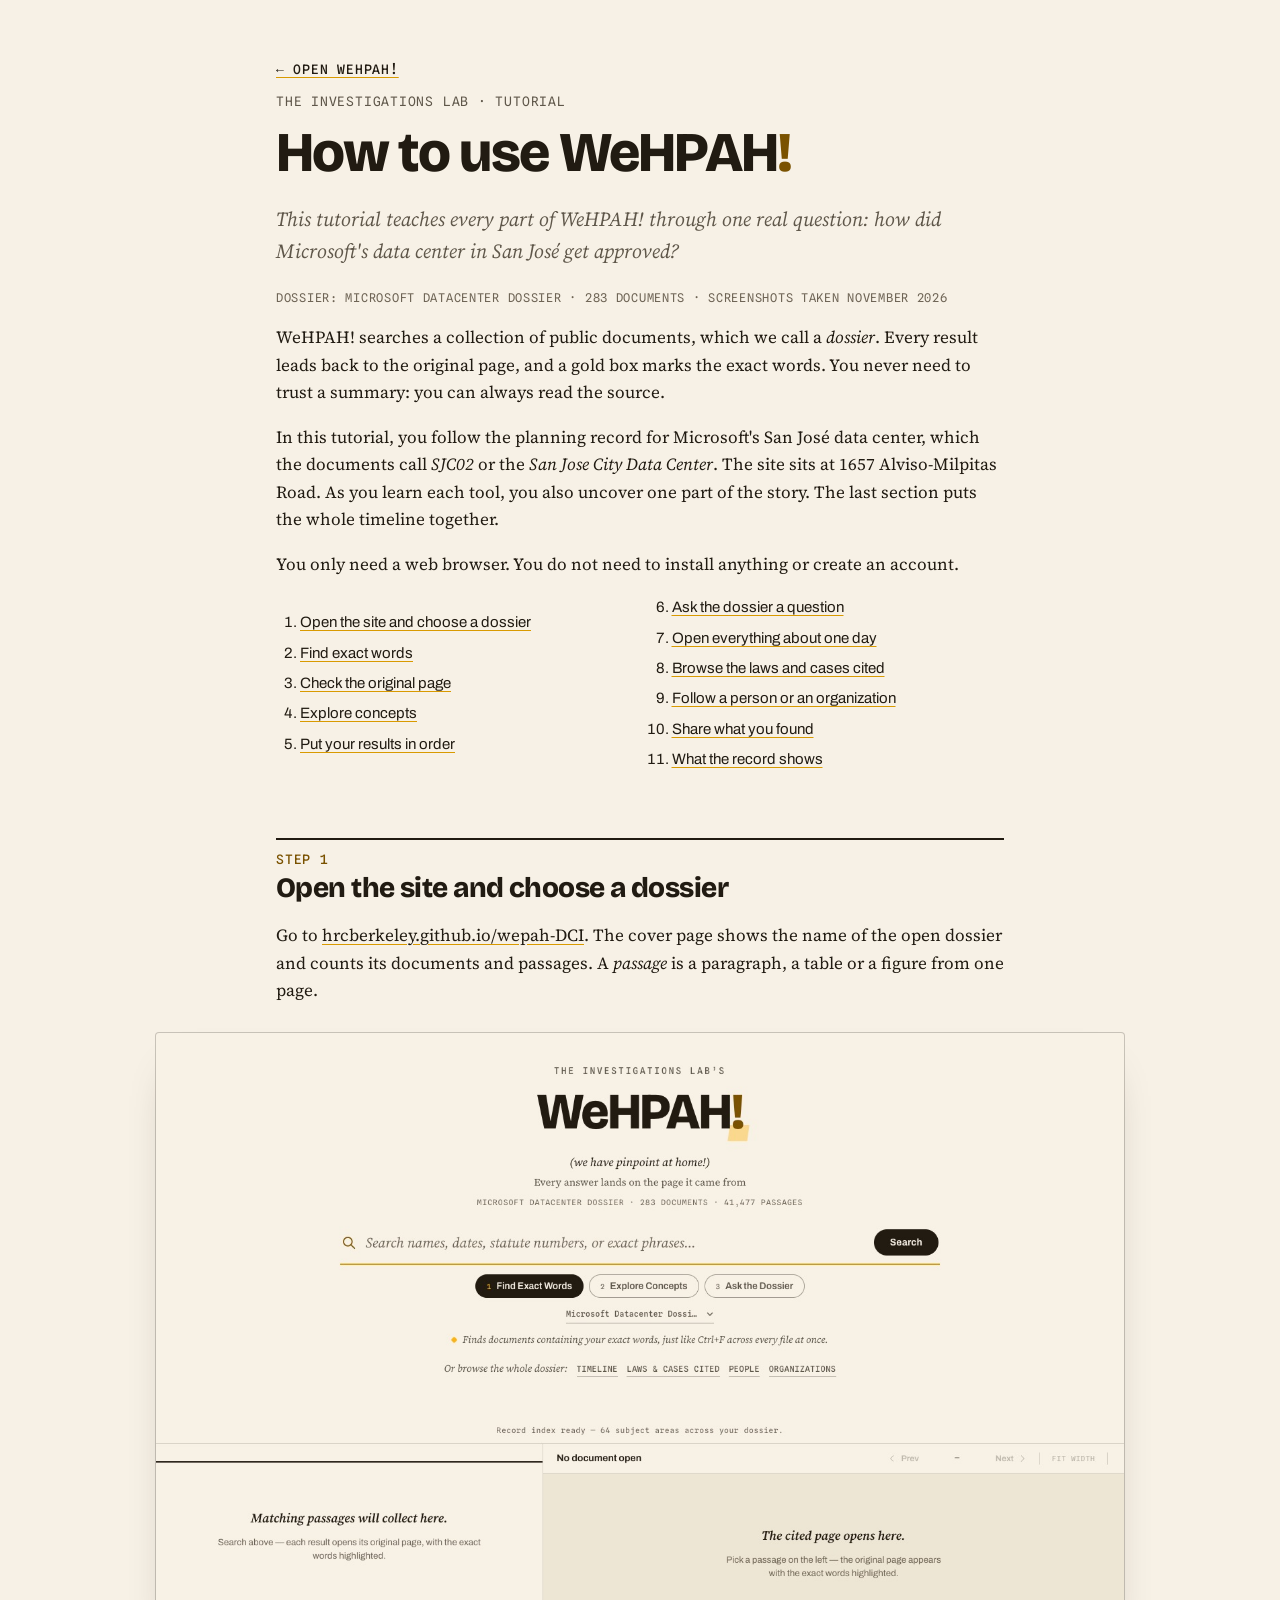
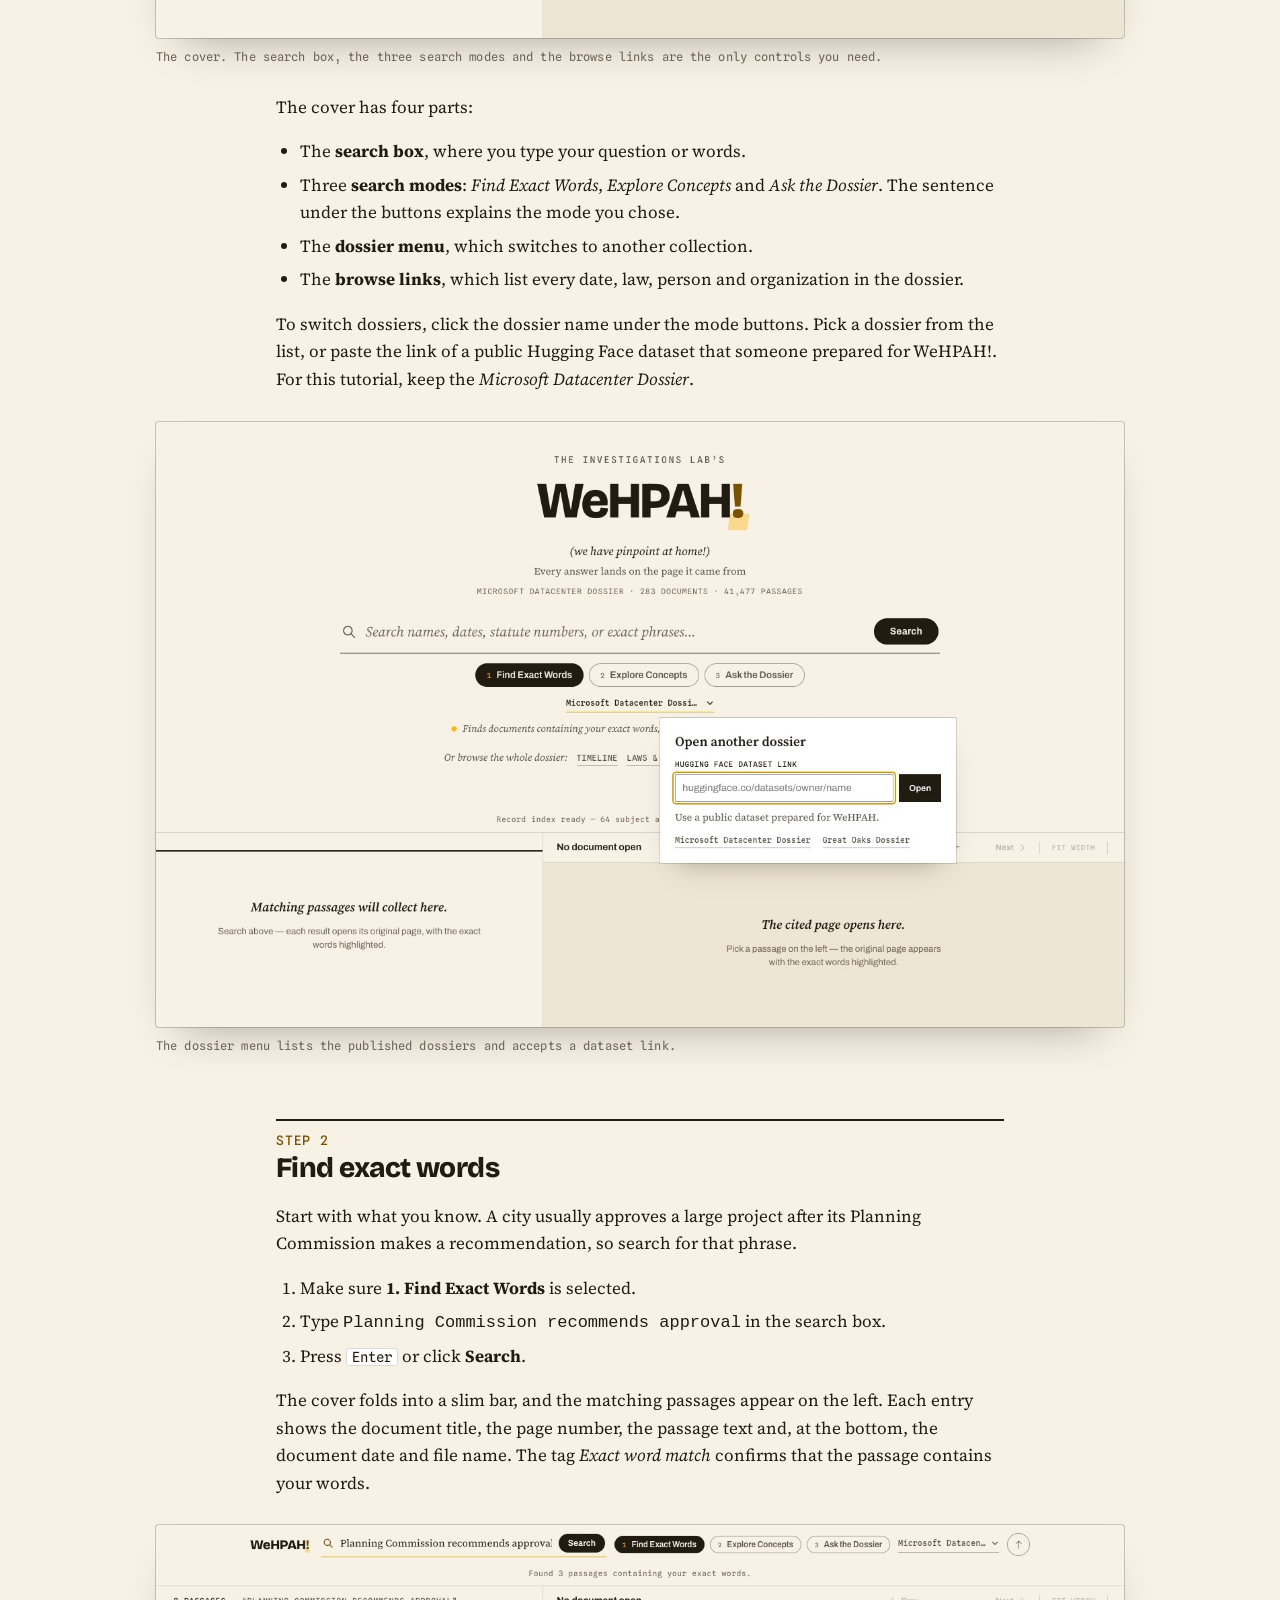
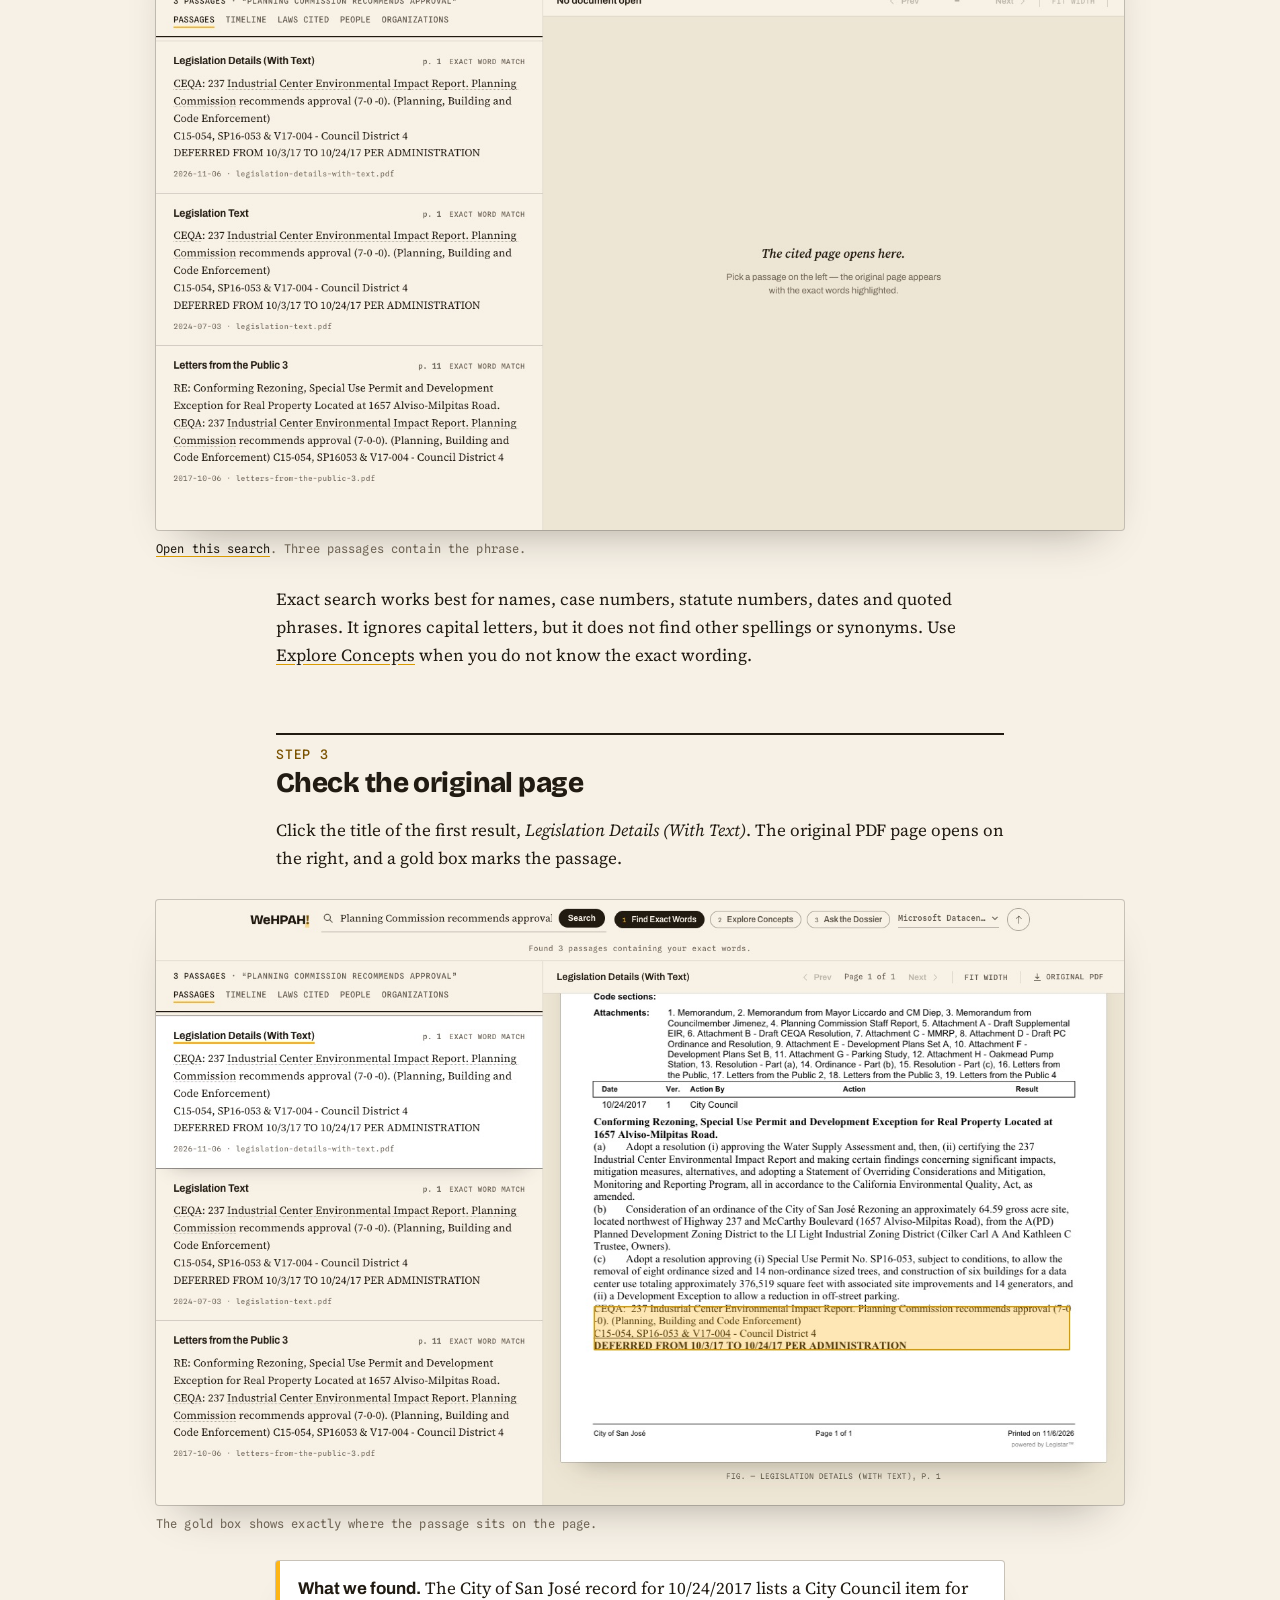
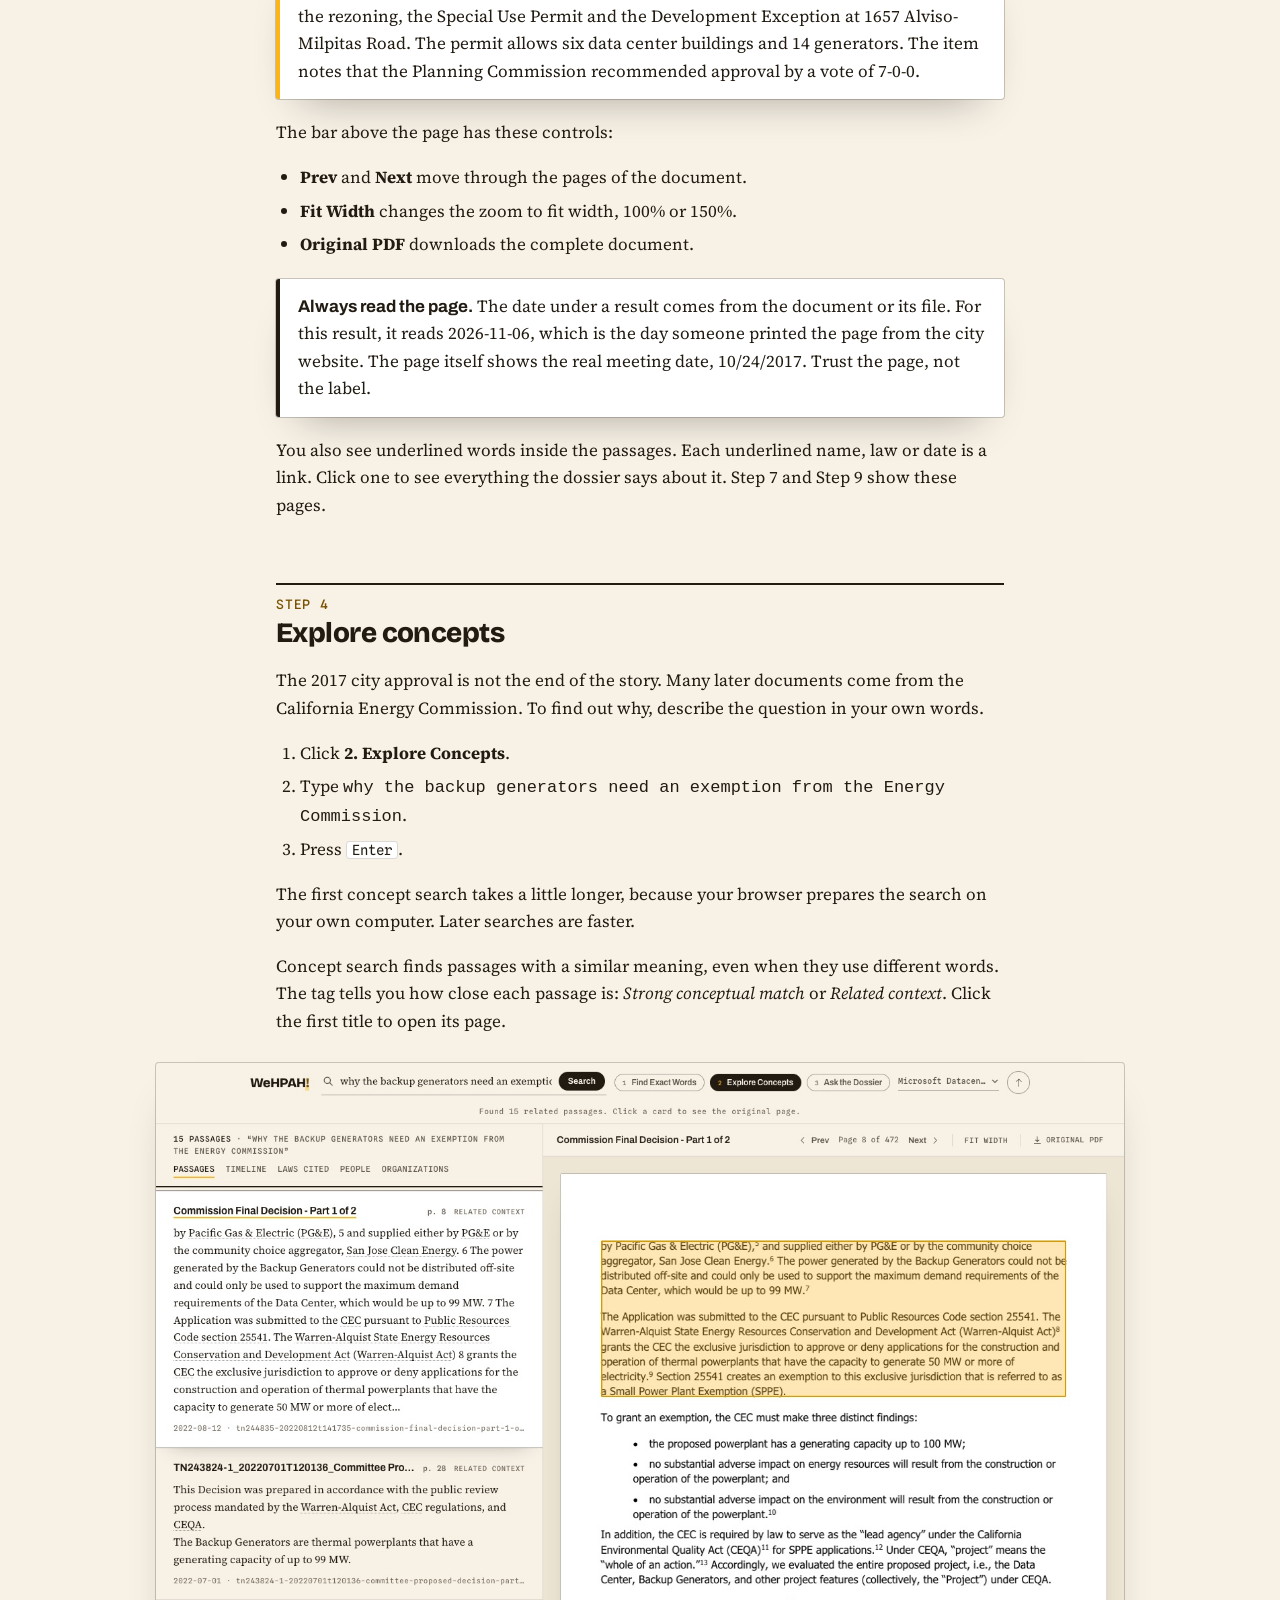
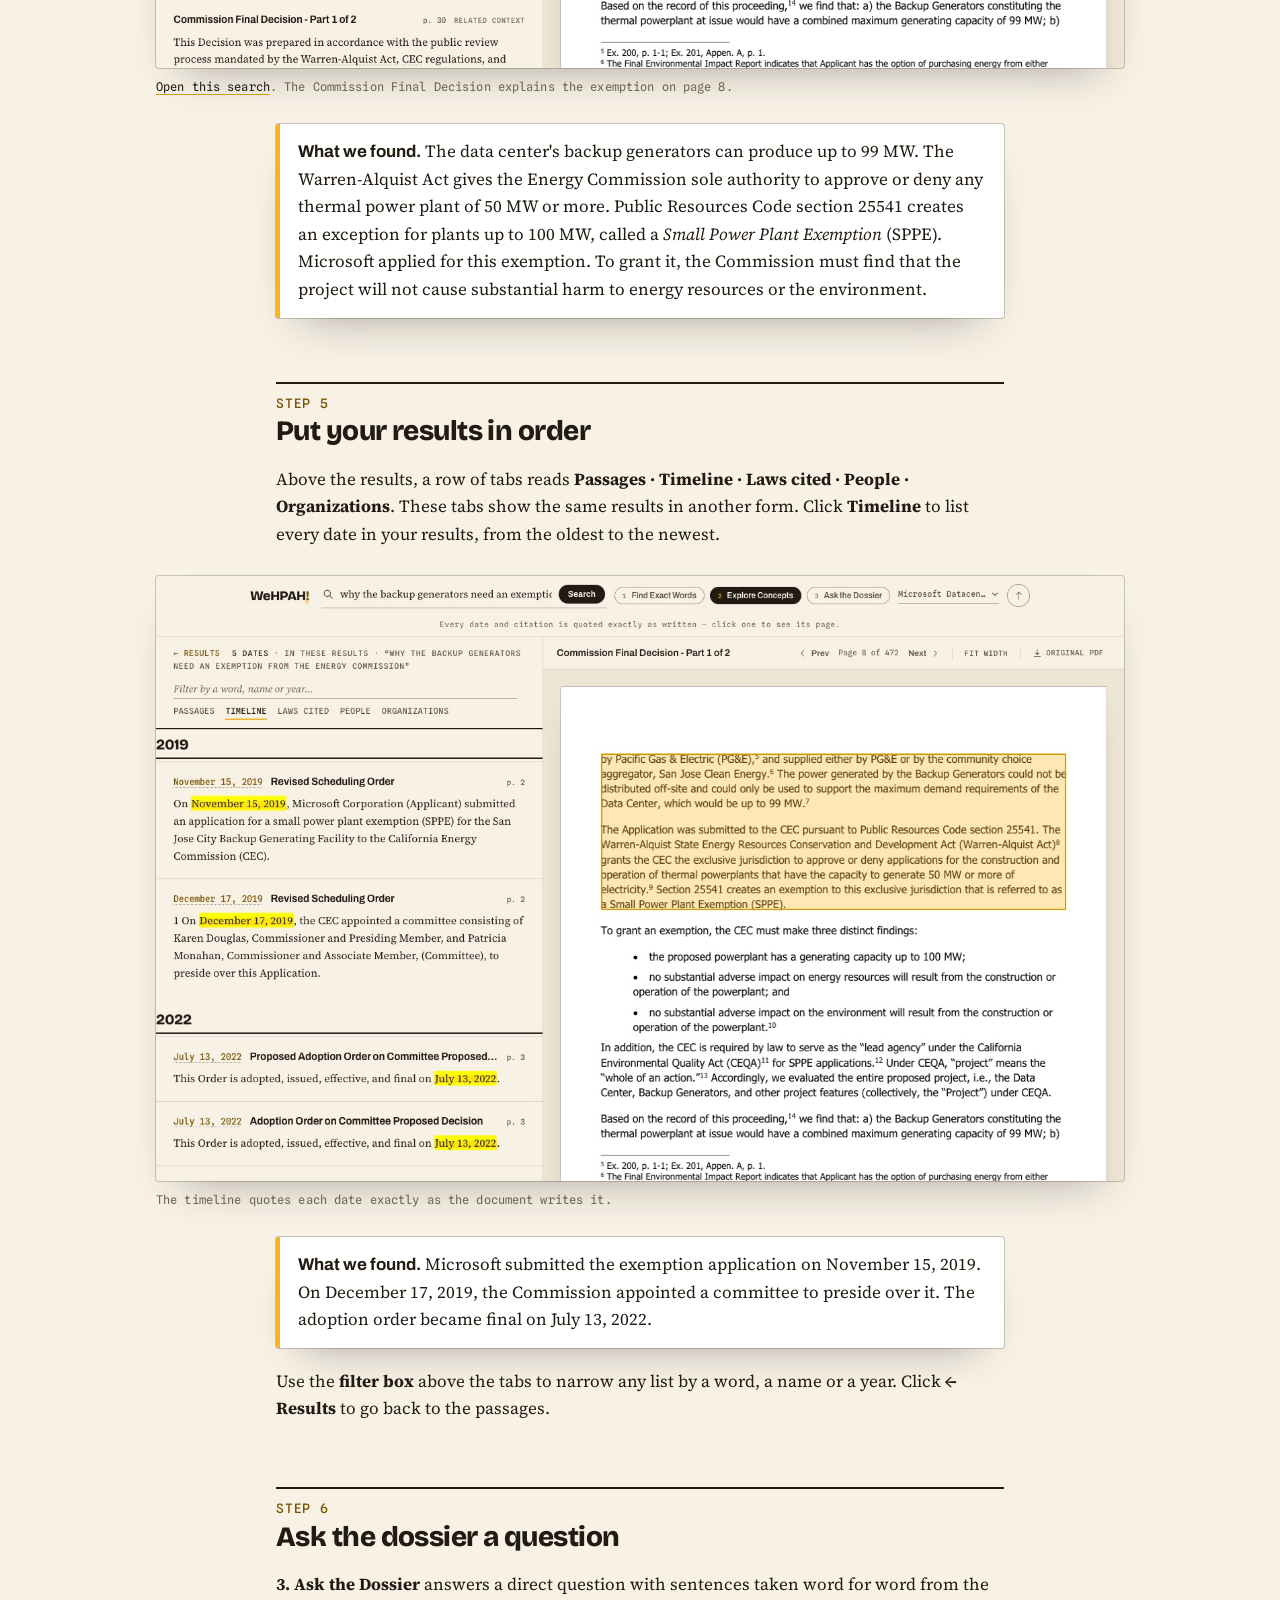
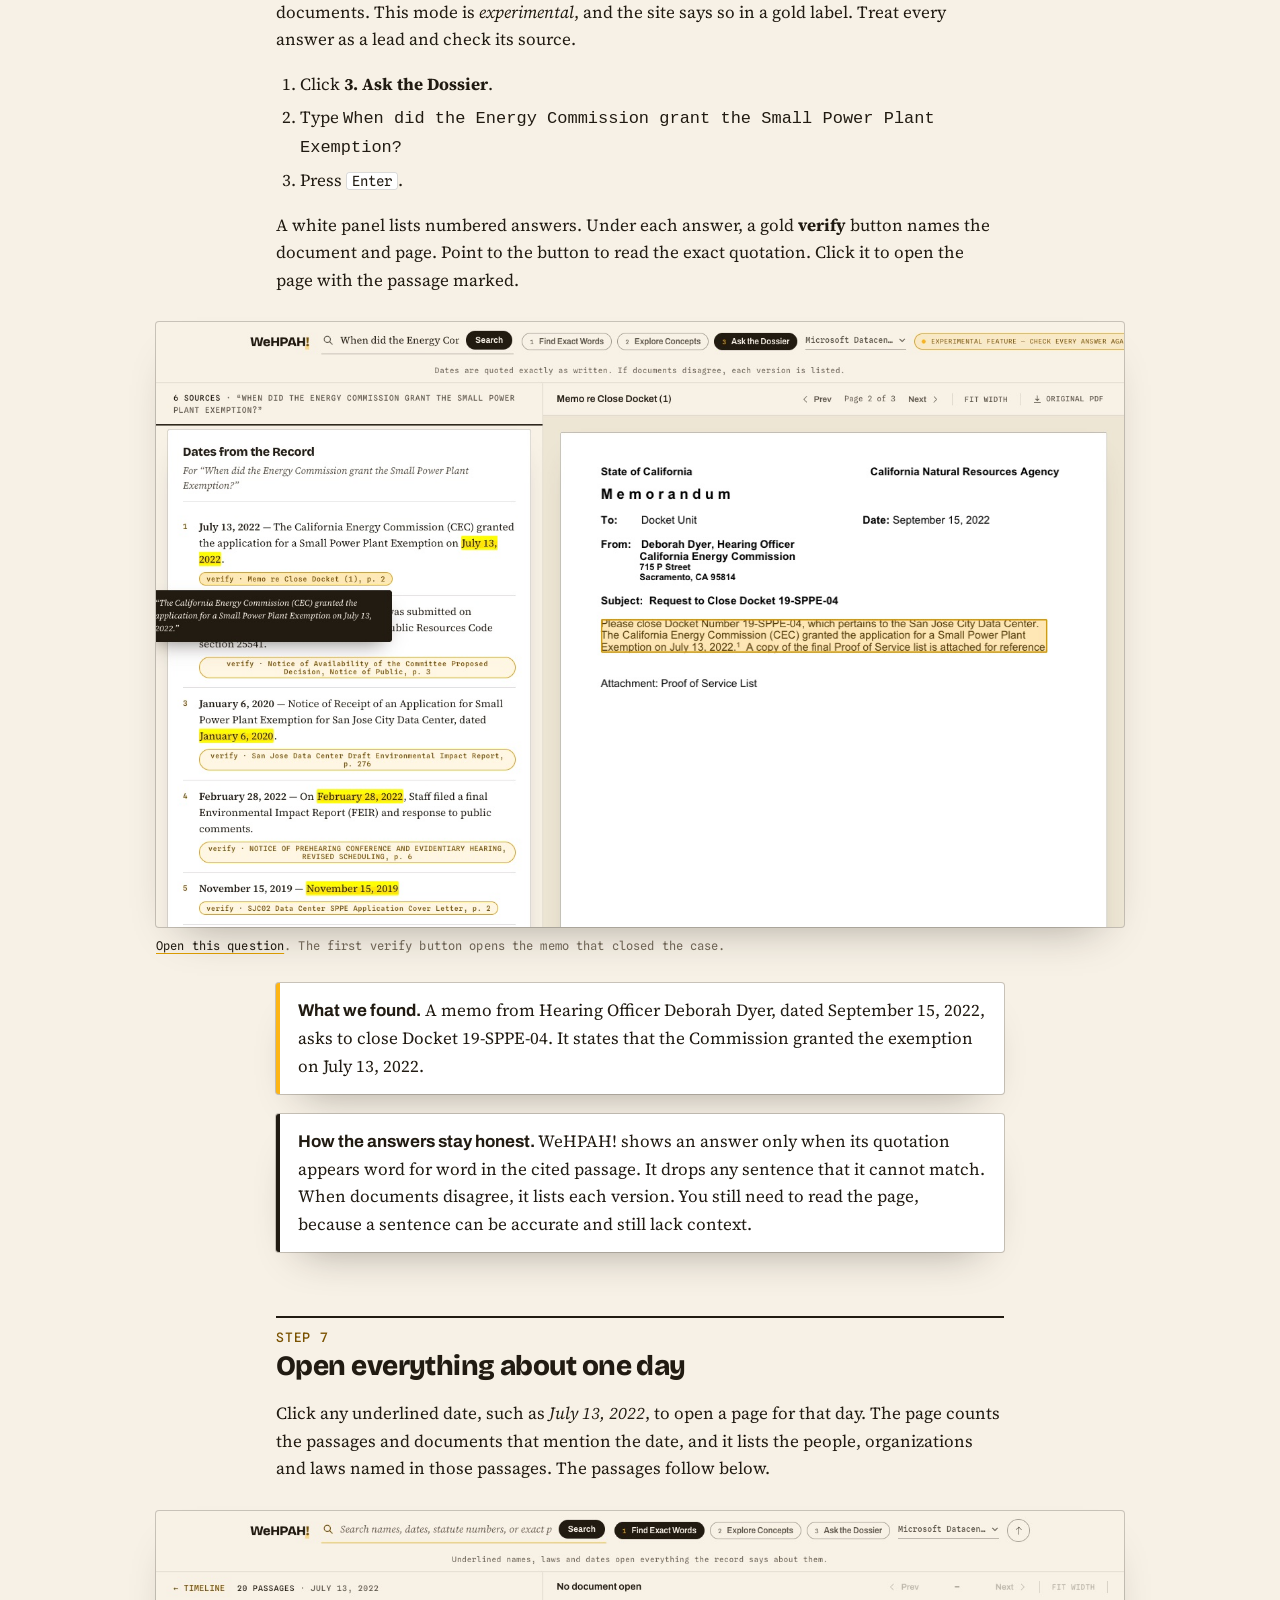
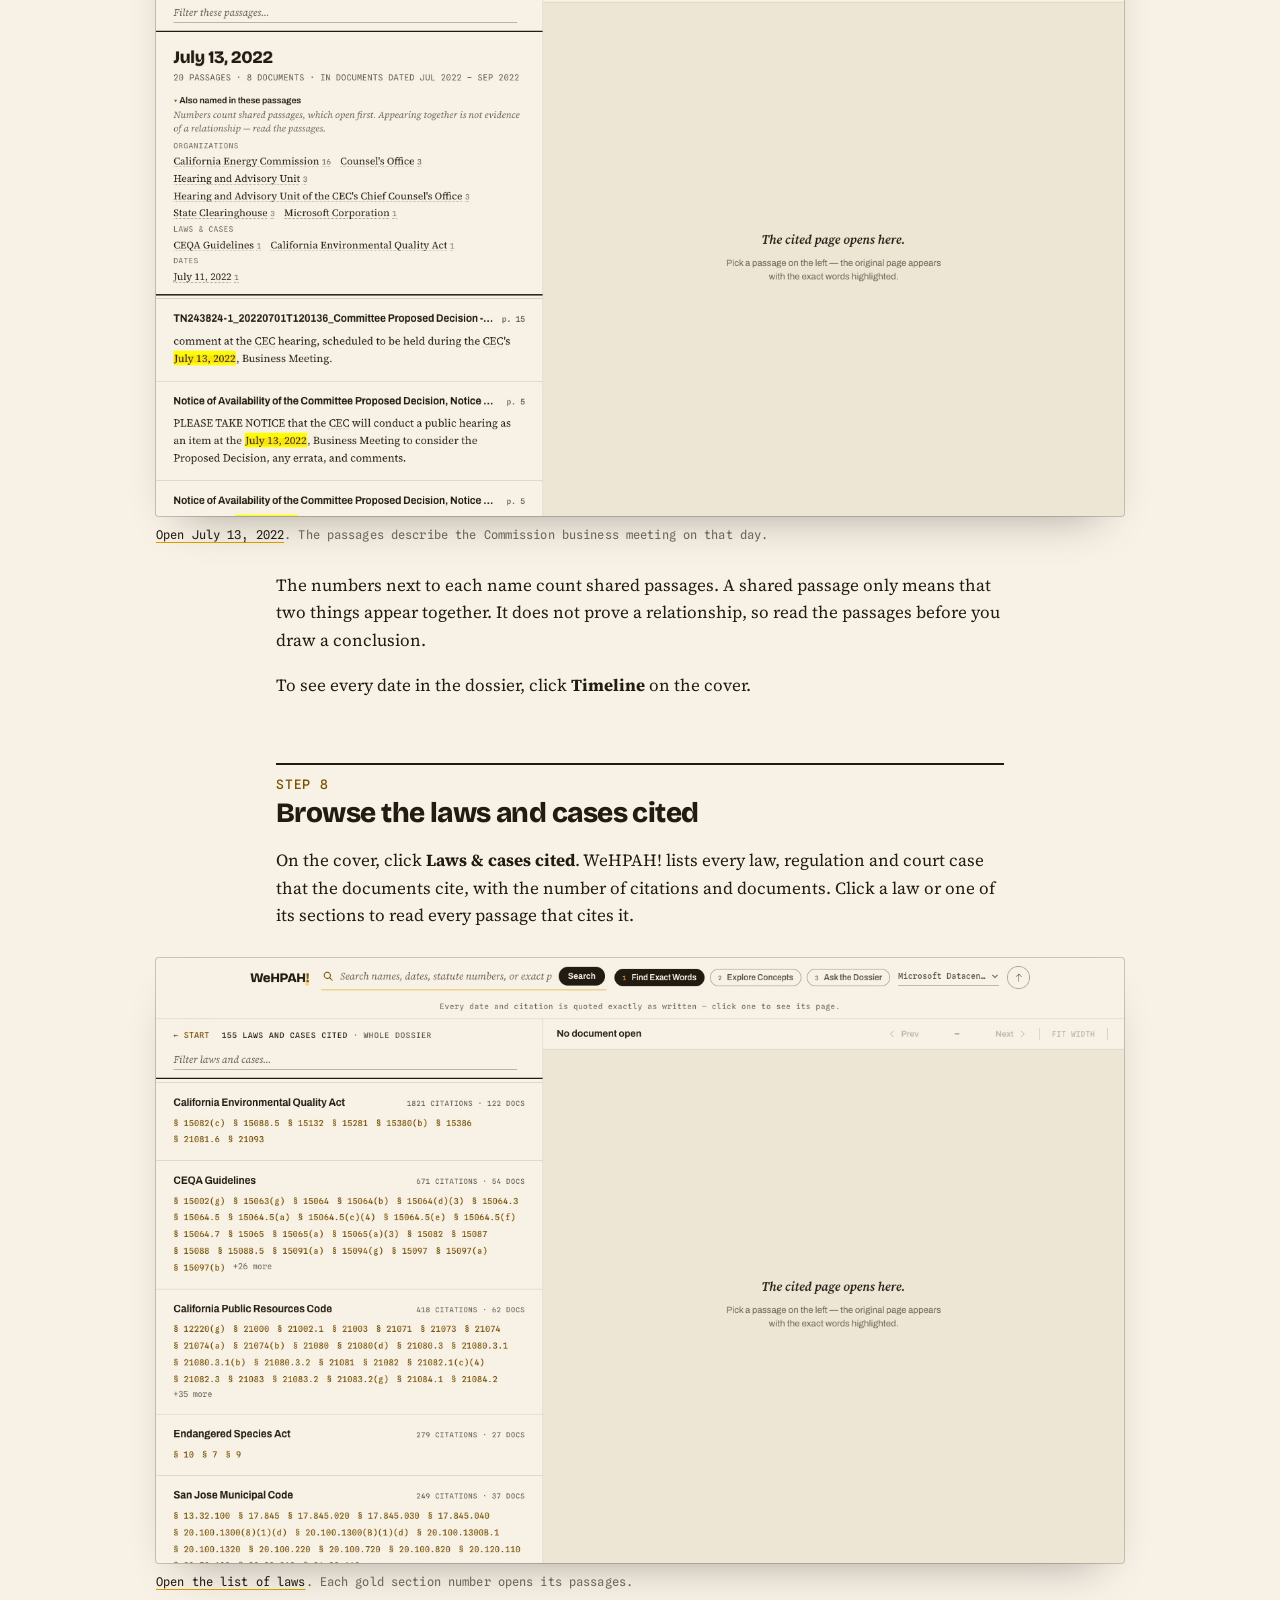
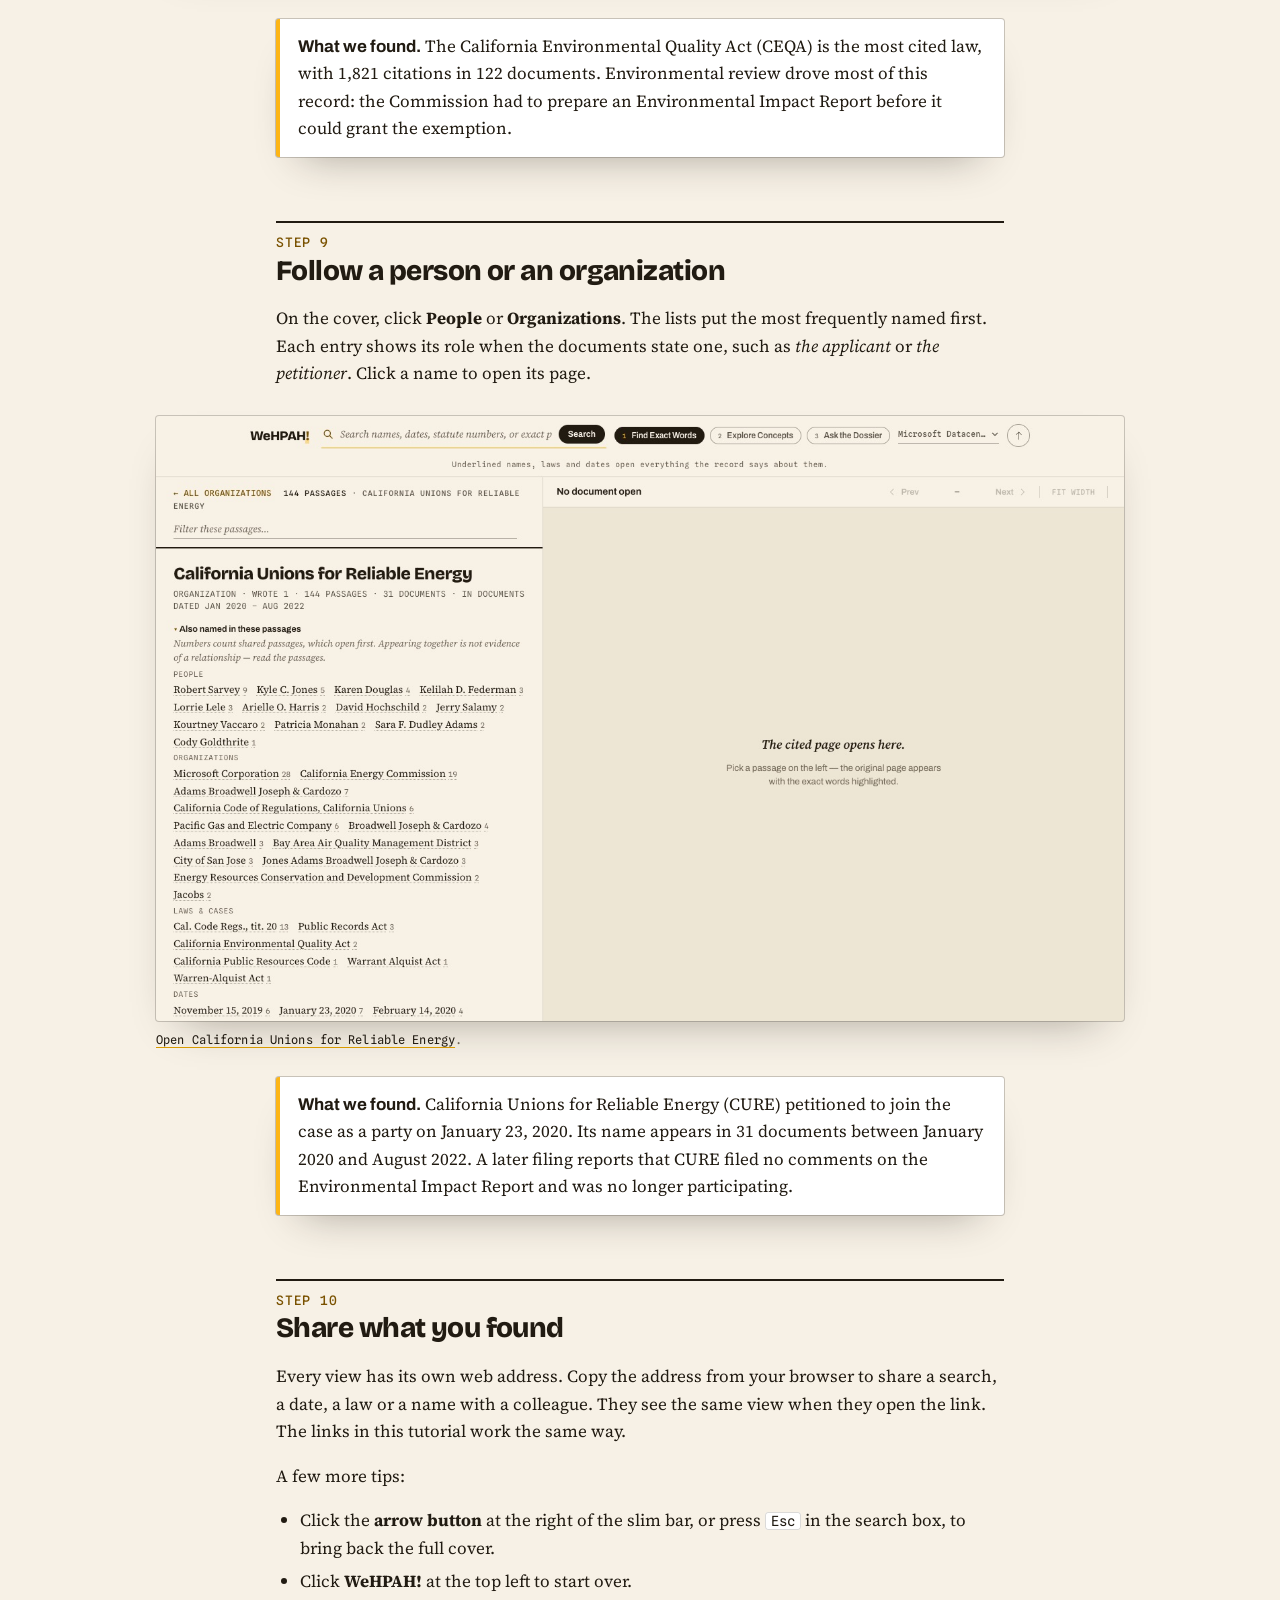
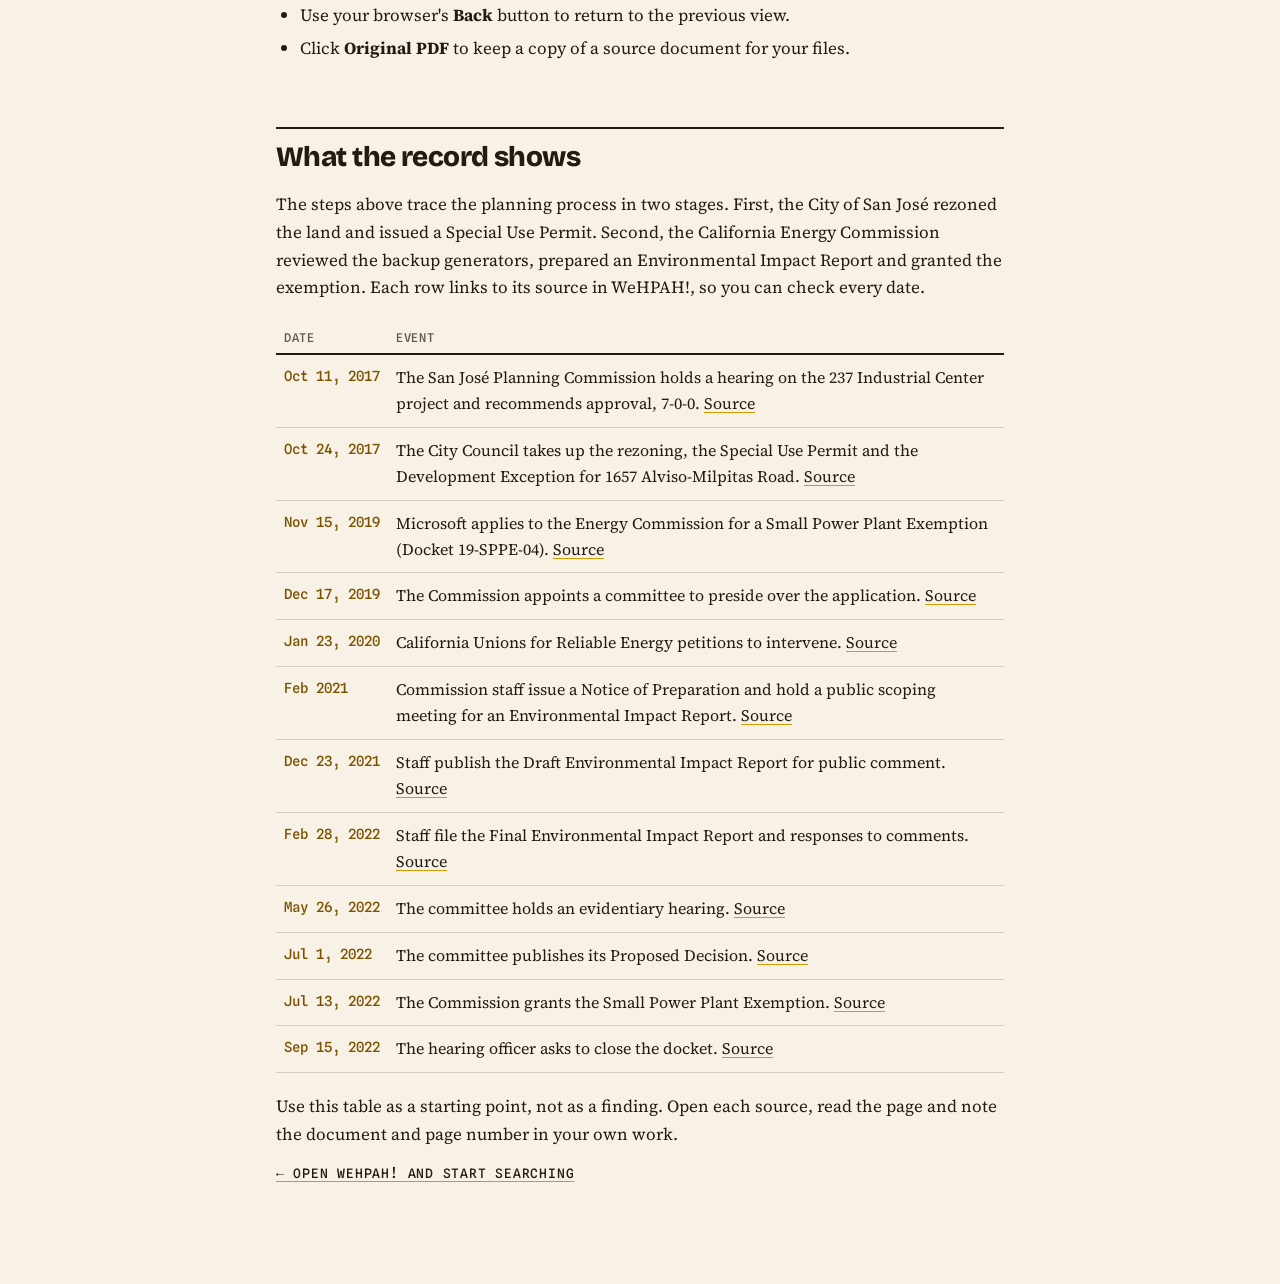
==== tutorial/index.html @ 0a843318 "Add a step-by-step tutorial that traces the San José data center approvals The tutorial teaches each" ====
<!DOCTYPE html>
<html lang="en">
<head>
  <meta charset="UTF-8" />
  <meta name="viewport" content="width=device-width, initial-scale=1.0" />
  <title>WeHPAH! Tutorial</title>
  <meta name="description" content="Learn WeHPAH! step by step by tracing how Microsoft's San José data center moved through the City of San José and the California Energy Commission." />
  <link rel="preconnect" href="https://fonts.googleapis.com" />
  <link rel="preconnect" href="https://fonts.gstatic.com" crossorigin />
  <link rel="stylesheet"
        href="https://fonts.googleapis.com/css2?family=Archivo:wght@400;600&family=Bricolage+Grotesque:opsz,wght@12..96,800&family=Source+Serif+4:ital,opsz,wght@0,8..60,400;0,8..60,600;1,8..60,400&family=Spline+Sans+Mono:wght@400;500&display=swap" />
  <style>
    :root {
      --paper: #F7F1E6; --paper-deep: #EEE6D4; --plate: #FFFFFF;
      --ink: #211B12; --ink-2: #5F574A; --ink-3: #6E6455;
      --line: rgba(33, 27, 18, 0.16);
      --gold: #FDB515; --gold-deep: #D99A00; --gold-ink: #7A5200; --gold-mark: rgba(253, 181, 21, 0.42);
      --shadow-plate: 0 0 0 1px rgba(33, 27, 18, 0.22), 0 22px 44px -26px rgba(33, 27, 18, 0.42);
    }
    * { box-sizing: border-box; }
    ::selection { background: var(--gold-mark); }
    body { margin: 0; background: var(--paper); color: var(--ink); font: 17px/1.62 'Source Serif 4', Georgia, serif; }
    main { max-width: 760px; margin: 0 auto; padding: 48px 16px 96px; }
    a { color: var(--ink); text-decoration-color: var(--gold-deep); text-underline-offset: 3px; }
    a:hover { background: var(--gold-mark); }
    a:focus-visible { outline: 2px solid var(--gold-deep); outline-offset: 2px; }
    .kicker, .meta, figcaption, th, .step-no { font-family: 'Spline Sans Mono', ui-monospace, monospace; letter-spacing: .06em; text-transform: uppercase; }
    .kicker { font-size: 13px; color: var(--ink-2); margin: 0; }
    h1 { font: 800 clamp(36px, 7vw, 56px)/1.05 'Bricolage Grotesque', sans-serif; letter-spacing: -0.03em; margin: 12px 0 16px; }
    h1 .bang { color: var(--gold-ink); }
    h2 { font: 800 28px/1.2 'Bricolage Grotesque', sans-serif; letter-spacing: -0.02em; margin: 64px 0 12px; padding-top: 12px; border-top: 2.5px solid var(--ink); }
    h3 { font: 600 18px/1.35 Archivo, sans-serif; margin: 28px 0 6px; }
    .step-no { display: block; font-size: 13px; font-weight: 500; color: var(--gold-ink); margin-bottom: 4px; }
    .lede { font-size: 20px; font-style: italic; color: var(--ink-2); }
    .meta { font-size: 12px; color: var(--ink-3); }
    figure { margin: 24px -8px; }
    figure img { display: block; width: 100%; height: auto; border-radius: 3px; box-shadow: var(--shadow-plate); background: var(--plate); }
    figcaption { margin-top: 10px; font-size: 12px; line-height: 1.5; color: var(--ink-3); text-transform: none; letter-spacing: .01em; }
    @media (min-width: 1000px) { figure { margin: 28px -120px; } }
    .note, .found { margin: 20px 0; padding: 14px 18px; background: var(--plate); box-shadow: var(--shadow-plate); border-radius: 3px; }
    .note { border-left: 4px solid var(--ink); }
    .found { border-left: 4px solid var(--gold); }
    .note p, .found p { margin: 0; }
    .note strong, .found strong { font-family: Archivo, sans-serif; }
    mark { background: var(--gold-mark); color: inherit; padding: 0 2px; }
    kbd { font: 14px 'Spline Sans Mono', monospace; border: 1px solid var(--line); border-radius: 3px; padding: 0 5px; background: var(--plate); }
    ol, ul { padding-left: 24px; }
    li { margin: 6px 0; }
    .table-wrap { overflow-x: auto; margin: 20px 0; }
    table { width: 100%; border-collapse: collapse; font-size: 16px; }
    th { text-align: left; font-size: 12px; color: var(--ink-2); font-weight: 500; border-bottom: 2.5px solid var(--ink); padding: 6px 8px; }
    td { vertical-align: top; border-bottom: 1px solid var(--line); padding: 10px 8px; }
    td:first-child { white-space: nowrap; font: 500 14px/1.6 'Spline Sans Mono', monospace; color: var(--gold-ink); }
    .toc { columns: 2 240px; font-family: Archivo, sans-serif; font-size: 15px; }
    .back { font: 500 13px 'Spline Sans Mono', monospace; text-transform: uppercase; letter-spacing: .06em; }
  </style>
</head>
<body>
<main>
  <p class="back"><a href="../">← Open WeHPAH!</a></p>
  <p class="kicker">The Investigations Lab · Tutorial</p>
  <h1>How to use WeHPAH<span class="bang">!</span></h1>
  <p class="lede">This tutorial teaches every part of WeHPAH! through one real question: how did Microsoft's data center in San José get approved?</p>
  <p class="meta">Dossier: Microsoft Datacenter Dossier · 283 documents · Screenshots taken November 2026</p>

  <p>WeHPAH! searches a collection of public documents, which we call a <em>dossier</em>. Every result leads back to the original page, and a gold box marks the exact words. You never need to trust a summary: you can always read the source.</p>
  <p>In this tutorial, you follow the planning record for Microsoft's San José data center, which the documents call <em>SJC02</em> or the <em>San Jose City Data Center</em>. The site sits at 1657 Alviso-Milpitas Road. As you learn each tool, you also uncover one part of the story. The last section puts the whole timeline together.</p>
  <p>You only need a web browser. You do not need to install anything or create an account.</p>

  <nav class="toc" aria-label="Steps">
    <ol>
      <li><a href="#open">Open the site and choose a dossier</a></li>
      <li><a href="#exact">Find exact words</a></li>
      <li><a href="#page">Check the original page</a></li>
      <li><a href="#concepts">Explore concepts</a></li>
      <li><a href="#timeline">Put your results in order</a></li>
      <li><a href="#ask">Ask the dossier a question</a></li>
      <li><a href="#date">Open everything about one day</a></li>
      <li><a href="#laws">Browse the laws and cases cited</a></li>
      <li><a href="#people">Follow a person or an organization</a></li>
      <li><a href="#share">Share what you found</a></li>
      <li><a href="#story">What the record shows</a></li>
    </ol>
  </nav>

  <h2 id="open"><span class="step-no">Step 1</span>Open the site and choose a dossier</h2>
  <p>Go to <a href="../">hrcberkeley.github.io/wepah-DCI</a>. The cover page shows the name of the open dossier and counts its documents and passages. A <em>passage</em> is a paragraph, a table or a figure from one page.</p>
  <figure>
    <img src="img/01-cover.jpg" width="1440" height="900" loading="lazy" alt="The WeHPAH! cover page with a large search box, three search modes and links to browse the timeline, laws, people and organizations." />
    <figcaption>The cover. The search box, the three search modes and the browse links are the only controls you need.</figcaption>
  </figure>
  <p>The cover has four parts:</p>
  <ul>
    <li>The <strong>search box</strong>, where you type your question or words.</li>
    <li>Three <strong>search modes</strong>: <em>Find Exact Words</em>, <em>Explore Concepts</em> and <em>Ask the Dossier</em>. The sentence under the buttons explains the mode you chose.</li>
    <li>The <strong>dossier menu</strong>, which switches to another collection.</li>
    <li>The <strong>browse links</strong>, which list every date, law, person and organization in the dossier.</li>
  </ul>
  <p>To switch dossiers, click the dossier name under the mode buttons. Pick a dossier from the list, or paste the link of a public Hugging Face dataset that someone prepared for WeHPAH!. For this tutorial, keep the <em>Microsoft Datacenter Dossier</em>.</p>
  <figure>
    <img src="img/02-dossier-picker.jpg" width="1440" height="900" loading="lazy" alt="The dossier menu is open. It offers a field for a Hugging Face dataset link and two dossiers: Microsoft Datacenter Dossier and Great Oaks Dossier." />
    <figcaption>The dossier menu lists the published dossiers and accepts a dataset link.</figcaption>
  </figure>

  <h2 id="exact"><span class="step-no">Step 2</span>Find exact words</h2>
  <p>Start with what you know. A city usually approves a large project after its Planning Commission makes a recommendation, so search for that phrase.</p>
  <ol>
    <li>Make sure <strong>1. Find Exact Words</strong> is selected.</li>
    <li>Type <code>Planning Commission recommends approval</code> in the search box.</li>
    <li>Press <kbd>Enter</kbd> or click <strong>Search</strong>.</li>
  </ol>
  <p>The cover folds into a slim bar, and the matching passages appear on the left. Each entry shows the document title, the page number, the passage text and, at the bottom, the document date and file name. The tag <em>Exact word match</em> confirms that the passage contains your words.</p>
  <figure>
    <img src="img/03-exact-results.jpg" width="1440" height="900" loading="lazy" alt="Three passages contain the phrase Planning Commission recommends approval. Each entry shows a document title, a page number and the tag Exact word match." />
    <figcaption><a href="../#/search/exact/Planning%20Commission%20recommends%20approval">Open this search</a>. Three passages contain the phrase.</figcaption>
  </figure>
  <p>Exact search works best for names, case numbers, statute numbers, dates and quoted phrases. It ignores capital letters, but it does not find other spellings or synonyms. Use <a href="#concepts">Explore Concepts</a> when you do not know the exact wording.</p>

  <h2 id="page"><span class="step-no">Step 3</span>Check the original page</h2>
  <p>Click the title of the first result, <em>Legislation Details (With Text)</em>. The original PDF page opens on the right, and a gold box marks the passage.</p>
  <figure>
    <img src="img/04-exact-page.jpg" width="1440" height="900" loading="lazy" alt="The City of San José legislation page opens on the right. A gold box marks the line: Planning Commission recommends approval (7-0-0)." />
    <figcaption>The gold box shows exactly where the passage sits on the page.</figcaption>
  </figure>
  <div class="found">
    <p><strong>What we found.</strong> The City of San José record for 10/24/2017 lists a City Council item for the rezoning, the Special Use Permit and the Development Exception at 1657 Alviso-Milpitas Road. The permit allows six data center buildings and 14 generators. The item notes that the Planning Commission recommended approval by a vote of 7-0-0.</p>
  </div>
  <p>The bar above the page has these controls:</p>
  <ul>
    <li><strong>Prev</strong> and <strong>Next</strong> move through the pages of the document.</li>
    <li><strong>Fit Width</strong> changes the zoom to fit width, 100% or 150%.</li>
    <li><strong>Original PDF</strong> downloads the complete document.</li>
  </ul>
  <div class="note">
    <p><strong>Always read the page.</strong> The date under a result comes from the document or its file. For this result, it reads 2026-11-06, which is the day someone printed the page from the city website. The page itself shows the real meeting date, 10/24/2017. Trust the page, not the label.</p>
  </div>
  <p>You also see underlined words inside the passages. Each underlined name, law or date is a link. Click one to see everything the dossier says about it. Step 7 and Step 9 show these pages.</p>

  <h2 id="concepts"><span class="step-no">Step 4</span>Explore concepts</h2>
  <p>The 2017 city approval is not the end of the story. Many later documents come from the California Energy Commission. To find out why, describe the question in your own words.</p>
  <ol>
    <li>Click <strong>2. Explore Concepts</strong>.</li>
    <li>Type <code>why the backup generators need an exemption from the Energy Commission</code>.</li>
    <li>Press <kbd>Enter</kbd>.</li>
  </ol>
  <p>The first concept search takes a little longer, because your browser prepares the search on your own computer. Later searches are faster.</p>
  <p>Concept search finds passages with a similar meaning, even when they use different words. The tag tells you how close each passage is: <em>Strong conceptual match</em> or <em>Related context</em>. Click the first title to open its page.</p>
  <figure>
    <img src="img/05-concepts.jpg" width="1440" height="900" loading="lazy" alt="Concept search results on the left. On the right, page 8 of the Commission Final Decision opens with a gold box around the explanation of the Small Power Plant Exemption." />
    <figcaption><a href="../#/search/concepts/why%20the%20backup%20generators%20need%20an%20exemption%20from%20the%20Energy%20Commission">Open this search</a>. The Commission Final Decision explains the exemption on page 8.</figcaption>
  </figure>
  <div class="found">
    <p><strong>What we found.</strong> The data center's backup generators can produce up to 99 MW. The Warren-Alquist Act gives the Energy Commission sole authority to approve or deny any thermal power plant of 50 MW or more. Public Resources Code section 25541 creates an exception for plants up to 100 MW, called a <em>Small Power Plant Exemption</em> (SPPE). Microsoft applied for this exemption. To grant it, the Commission must find that the project will not cause substantial harm to energy resources or the environment.</p>
  </div>

  <h2 id="timeline"><span class="step-no">Step 5</span>Put your results in order</h2>
  <p>Above the results, a row of tabs reads <strong>Passages · Timeline · Laws cited · People · Organizations</strong>. These tabs show the same results in another form. Click <strong>Timeline</strong> to list every date in your results, from the oldest to the newest.</p>
  <figure>
    <img src="img/06-results-timeline.jpg" width="1440" height="900" loading="lazy" alt="The Timeline tab lists dates from the concept search: November 15, 2019, December 17, 2019 and July 13, 2022, each with its sentence and page." />
    <figcaption>The timeline quotes each date exactly as the document writes it.</figcaption>
  </figure>
  <div class="found">
    <p><strong>What we found.</strong> Microsoft submitted the exemption application on November 15, 2019. On December 17, 2019, the Commission appointed a committee to preside over it. The adoption order became final on July 13, 2022.</p>
  </div>
  <p>Use the <strong>filter box</strong> above the tabs to narrow any list by a word, a name or a year. Click <strong>← Results</strong> to go back to the passages.</p>

  <h2 id="ask"><span class="step-no">Step 6</span>Ask the dossier a question</h2>
  <p><strong>3. Ask the Dossier</strong> answers a direct question with sentences taken word for word from the documents. This mode is <em>experimental</em>, and the site says so in a gold label. Treat every answer as a lead and check its source.</p>
  <ol>
    <li>Click <strong>3. Ask the Dossier</strong>.</li>
    <li>Type <code>When did the Energy Commission grant the Small Power Plant Exemption?</code></li>
    <li>Press <kbd>Enter</kbd>.</li>
  </ol>
  <p>A white panel lists numbered answers. Under each answer, a gold <strong>verify</strong> button names the document and page. Point to the button to read the exact quotation. Click it to open the page with the passage marked.</p>
  <figure>
    <img src="img/07-ask.jpg" width="1440" height="900" loading="lazy" alt="The Ask the Dossier panel lists dated answers, each with a verify button. The first answer opens the Memo re Close Docket, where a gold box marks the sentence about July 13, 2022." />
    <figcaption><a href="../#/search/dossier/When%20did%20the%20Energy%20Commission%20grant%20the%20Small%20Power%20Plant%20Exemption%3F">Open this question</a>. The first verify button opens the memo that closed the case.</figcaption>
  </figure>
  <div class="found">
    <p><strong>What we found.</strong> A memo from Hearing Officer Deborah Dyer, dated September 15, 2022, asks to close Docket 19-SPPE-04. It states that the Commission granted the exemption on July 13, 2022.</p>
  </div>
  <div class="note">
    <p><strong>How the answers stay honest.</strong> WeHPAH! shows an answer only when its quotation appears word for word in the cited passage. It drops any sentence that it cannot match. When documents disagree, it lists each version. You still need to read the page, because a sentence can be accurate and still lack context.</p>
  </div>

  <h2 id="date"><span class="step-no">Step 7</span>Open everything about one day</h2>
  <p>Click any underlined date, such as <em>July 13, 2022</em>, to open a page for that day. The page counts the passages and documents that mention the date, and it lists the people, organizations and laws named in those passages. The passages follow below.</p>
  <figure>
    <img src="img/08-date.jpg" width="1440" height="900" loading="lazy" alt="The page for July 13, 2022 shows 20 passages in 8 documents, the organizations named with them, and passages about the Commission business meeting on that day." />
    <figcaption><a href="../#/date/2022-07-13">Open July 13, 2022</a>. The passages describe the Commission business meeting on that day.</figcaption>
  </figure>
  <p>The numbers next to each name count shared passages. A shared passage only means that two things appear together. It does not prove a relationship, so read the passages before you draw a conclusion.</p>
  <p>To see every date in the dossier, click <strong>Timeline</strong> on the cover.</p>

  <h2 id="laws"><span class="step-no">Step 8</span>Browse the laws and cases cited</h2>
  <p>On the cover, click <strong>Laws &amp; cases cited</strong>. WeHPAH! lists every law, regulation and court case that the documents cite, with the number of citations and documents. Click a law or one of its sections to read every passage that cites it.</p>
  <figure>
    <img src="img/09-laws.jpg" width="1440" height="900" loading="lazy" alt="The list of laws and cases cited. The California Environmental Quality Act leads with 1,821 citations in 122 documents, followed by the CEQA Guidelines and the California Public Resources Code." />
    <figcaption><a href="../#/laws">Open the list of laws</a>. Each gold section number opens its passages.</figcaption>
  </figure>
  <div class="found">
    <p><strong>What we found.</strong> The California Environmental Quality Act (CEQA) is the most cited law, with 1,821 citations in 122 documents. Environmental review drove most of this record: the Commission had to prepare an Environmental Impact Report before it could grant the exemption.</p>
  </div>

  <h2 id="people"><span class="step-no">Step 9</span>Follow a person or an organization</h2>
  <p>On the cover, click <strong>People</strong> or <strong>Organizations</strong>. The lists put the most frequently named first. Each entry shows its role when the documents state one, such as <em>the applicant</em> or <em>the petitioner</em>. Click a name to open its page.</p>
  <figure>
    <img src="img/10-organization.jpg" width="1440" height="900" loading="lazy" alt="The page for California Unions for Reliable Energy shows 144 passages in 31 documents dated January 2020 to August 2022, with the people, organizations, laws and dates named alongside it." />
    <figcaption><a href="../#/name/California%20Unions%20for%20Reliable%20Energy">Open California Unions for Reliable Energy</a>.</figcaption>
  </figure>
  <div class="found">
    <p><strong>What we found.</strong> California Unions for Reliable Energy (CURE) petitioned to join the case as a party on January 23, 2020. Its name appears in 31 documents between January 2020 and August 2022. A later filing reports that CURE filed no comments on the Environmental Impact Report and was no longer participating.</p>
  </div>

  <h2 id="share"><span class="step-no">Step 10</span>Share what you found</h2>
  <p>Every view has its own web address. Copy the address from your browser to share a search, a date, a law or a name with a colleague. They see the same view when they open the link. The links in this tutorial work the same way.</p>
  <p>A few more tips:</p>
  <ul>
    <li>Click the <strong>arrow button</strong> at the right of the slim bar, or press <kbd>Esc</kbd> in the search box, to bring back the full cover.</li>
    <li>Click <strong>WeHPAH!</strong> at the top left to start over.</li>
    <li>Use your browser's <strong>Back</strong> button to return to the previous view.</li>
    <li>Click <strong>Original PDF</strong> to keep a copy of a source document for your files.</li>
  </ul>

  <h2 id="story">What the record shows</h2>
  <p>The steps above trace the planning process in two stages. First, the City of San José rezoned the land and issued a Special Use Permit. Second, the California Energy Commission reviewed the backup generators, prepared an Environmental Impact Report and granted the exemption. Each row links to its source in WeHPAH!, so you can check every date.</p>
  <div class="table-wrap">
    <table>
      <thead><tr><th>Date</th><th>Event</th></tr></thead>
      <tbody>
        <tr><td>Oct 11, 2017</td><td>The San José Planning Commission holds a hearing on the 237 Industrial Center project and recommends approval, 7-0-0. <a href="../#/search/exact/Planning%20Commission%20recommends%20approval">Source</a></td></tr>
        <tr><td>Oct 24, 2017</td><td>The City Council takes up the rezoning, the Special Use Permit and the Development Exception for 1657 Alviso-Milpitas Road. <a href="../#/search/exact/1657%20Alviso-Milpitas%20Road">Source</a></td></tr>
        <tr><td>Nov 15, 2019</td><td>Microsoft applies to the Energy Commission for a Small Power Plant Exemption (Docket 19-SPPE-04). <a href="../#/date/2019-11-15">Source</a></td></tr>
        <tr><td>Dec 17, 2019</td><td>The Commission appoints a committee to preside over the application. <a href="../#/date/2019-12-17">Source</a></td></tr>
        <tr><td>Jan 23, 2020</td><td>California Unions for Reliable Energy petitions to intervene. <a href="../#/date/2020-01-23">Source</a></td></tr>
        <tr><td>Feb 2021</td><td>Commission staff issue a Notice of Preparation and hold a public scoping meeting for an Environmental Impact Report. <a href="../#/search/exact/Notice%20of%20Preparation">Source</a></td></tr>
        <tr><td>Dec 23, 2021</td><td>Staff publish the Draft Environmental Impact Report for public comment. <a href="../#/date/2021-12-23">Source</a></td></tr>
        <tr><td>Feb 28, 2022</td><td>Staff file the Final Environmental Impact Report and responses to comments. <a href="../#/date/2022-02-28">Source</a></td></tr>
        <tr><td>May 26, 2022</td><td>The committee holds an evidentiary hearing. <a href="../#/date/2022-05-26">Source</a></td></tr>
        <tr><td>Jul 1, 2022</td><td>The committee publishes its Proposed Decision. <a href="../#/date/2022-07-01">Source</a></td></tr>
        <tr><td>Jul 13, 2022</td><td>The Commission grants the Small Power Plant Exemption. <a href="../#/date/2022-07-13">Source</a></td></tr>
        <tr><td>Sep 15, 2022</td><td>The hearing officer asks to close the docket. <a href="../#/search/dossier/When%20did%20the%20Energy%20Commission%20grant%20the%20Small%20Power%20Plant%20Exemption%3F">Source</a></td></tr>
      </tbody>
    </table>
  </div>
  <p>Use this table as a starting point, not as a finding. Open each source, read the page and note the document and page number in your own work.</p>

  <p class="back"><a href="../">← Open WeHPAH! and start searching</a></p>
</main>
</body>
</html>
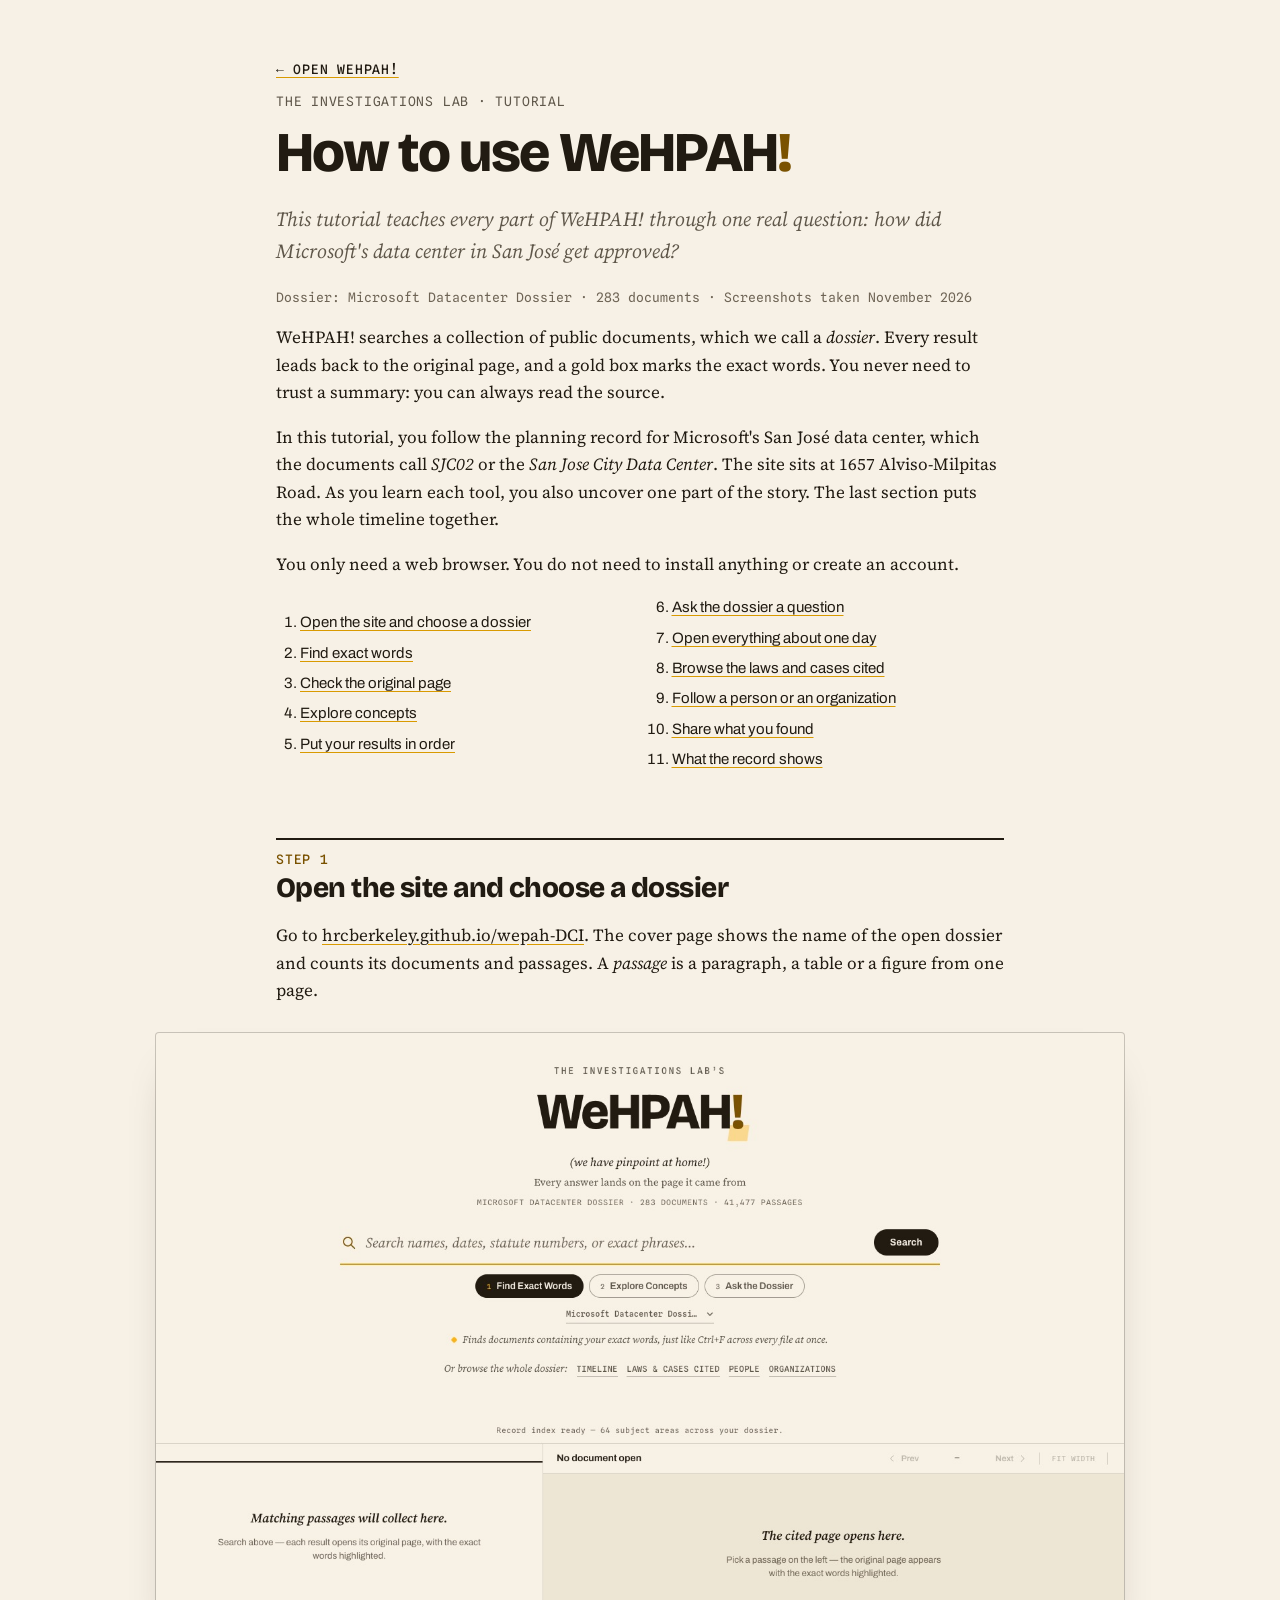
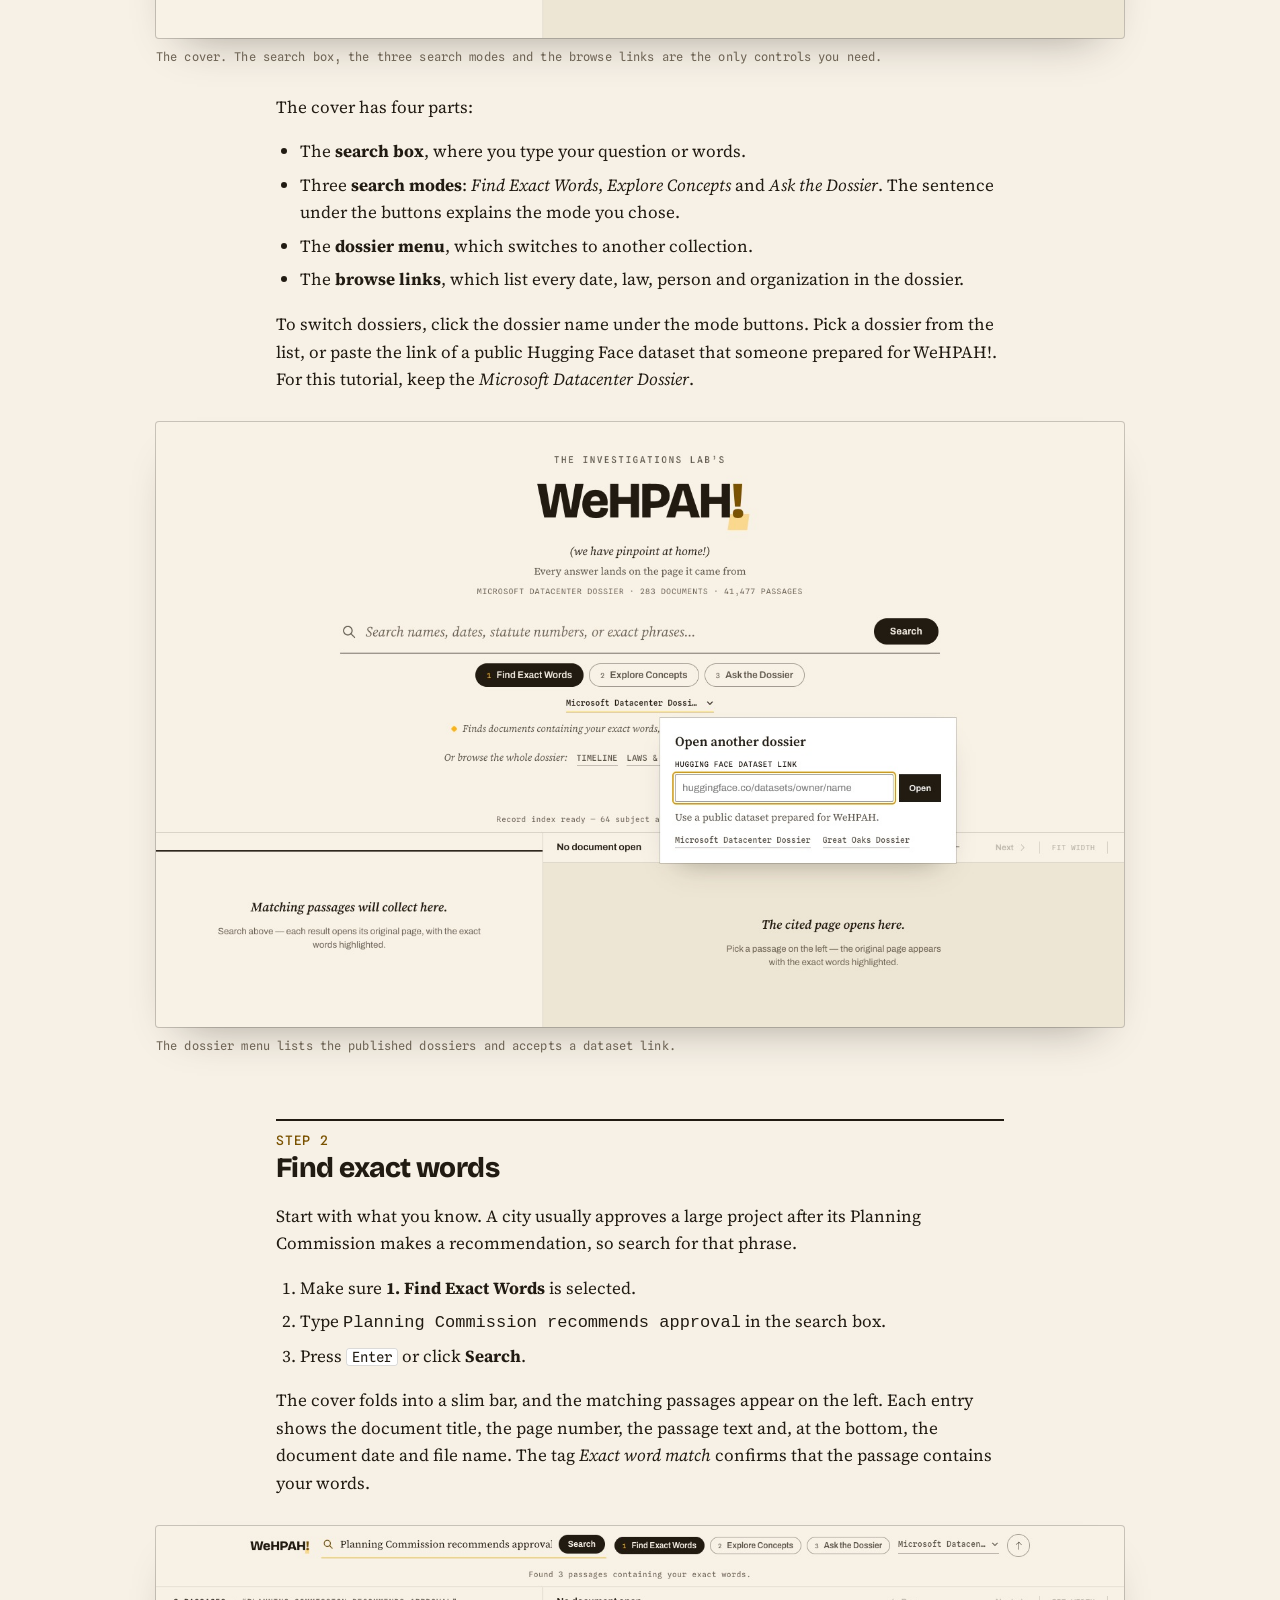
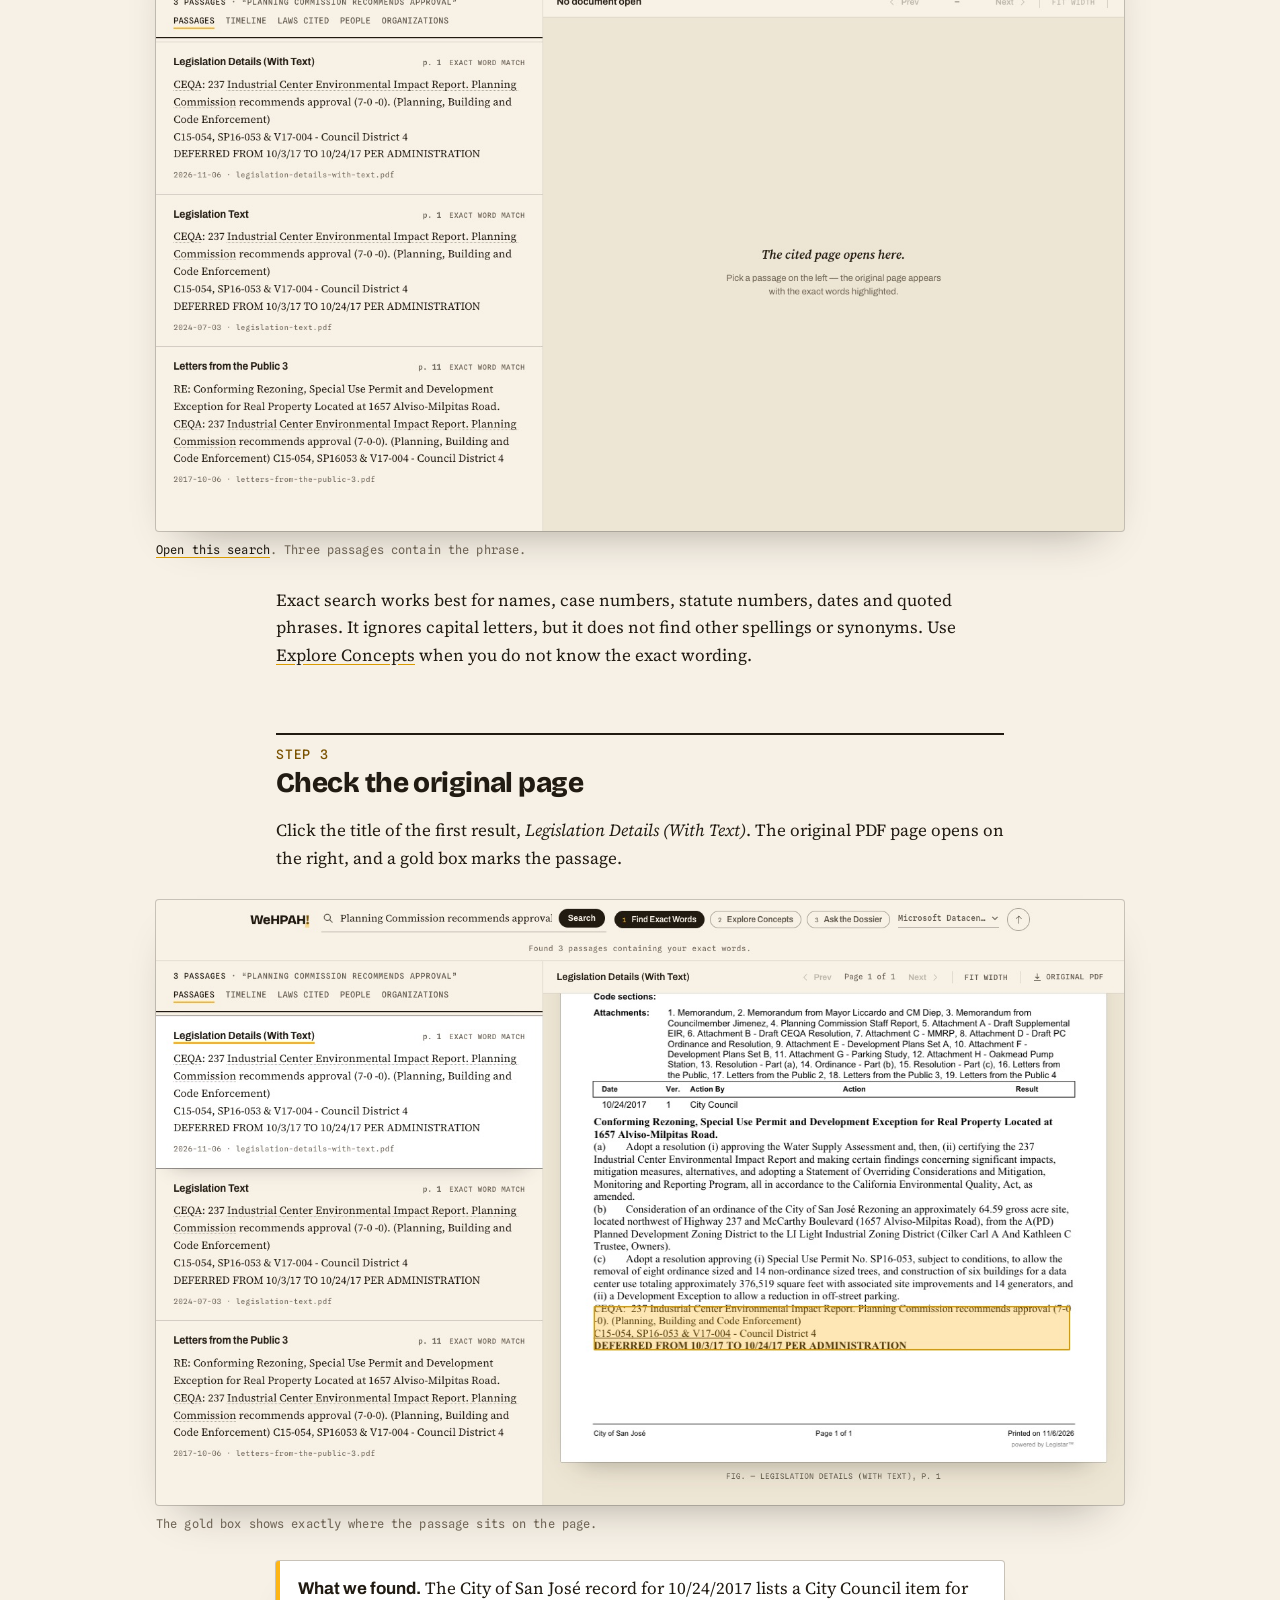
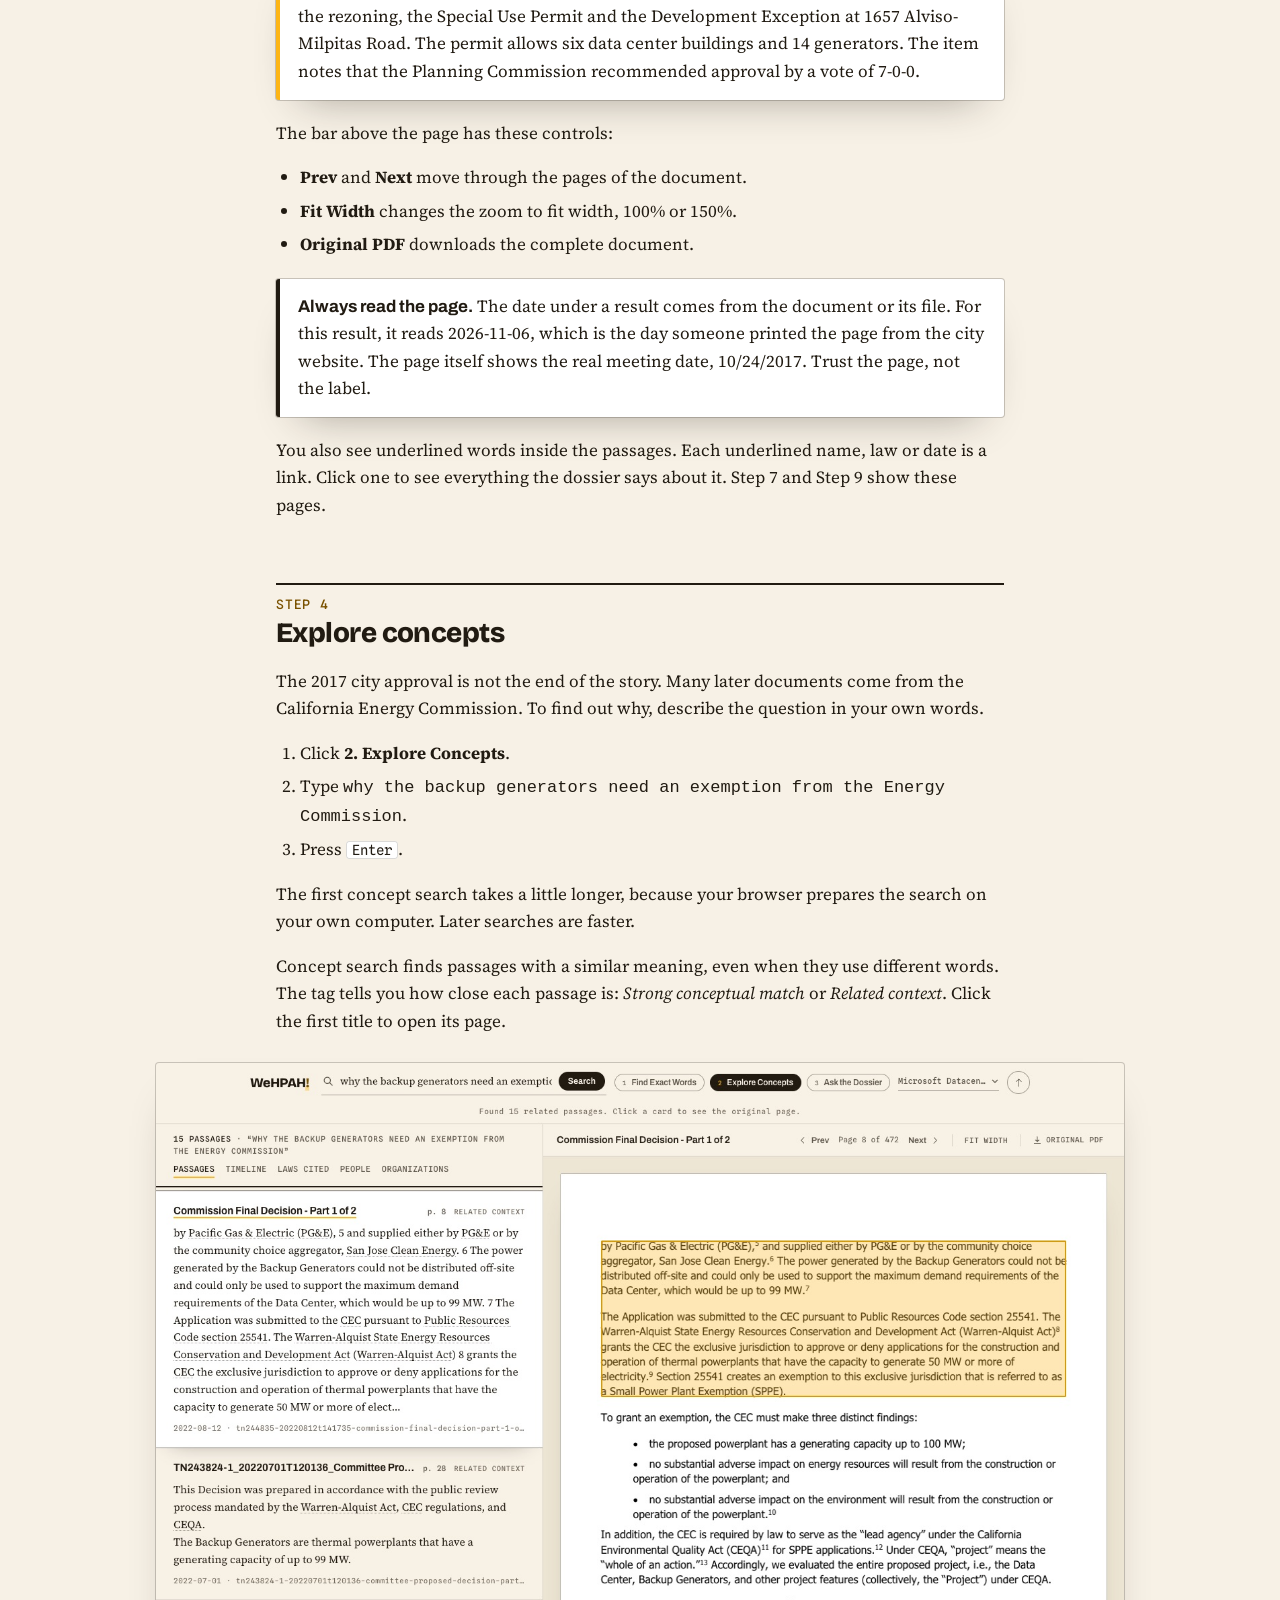
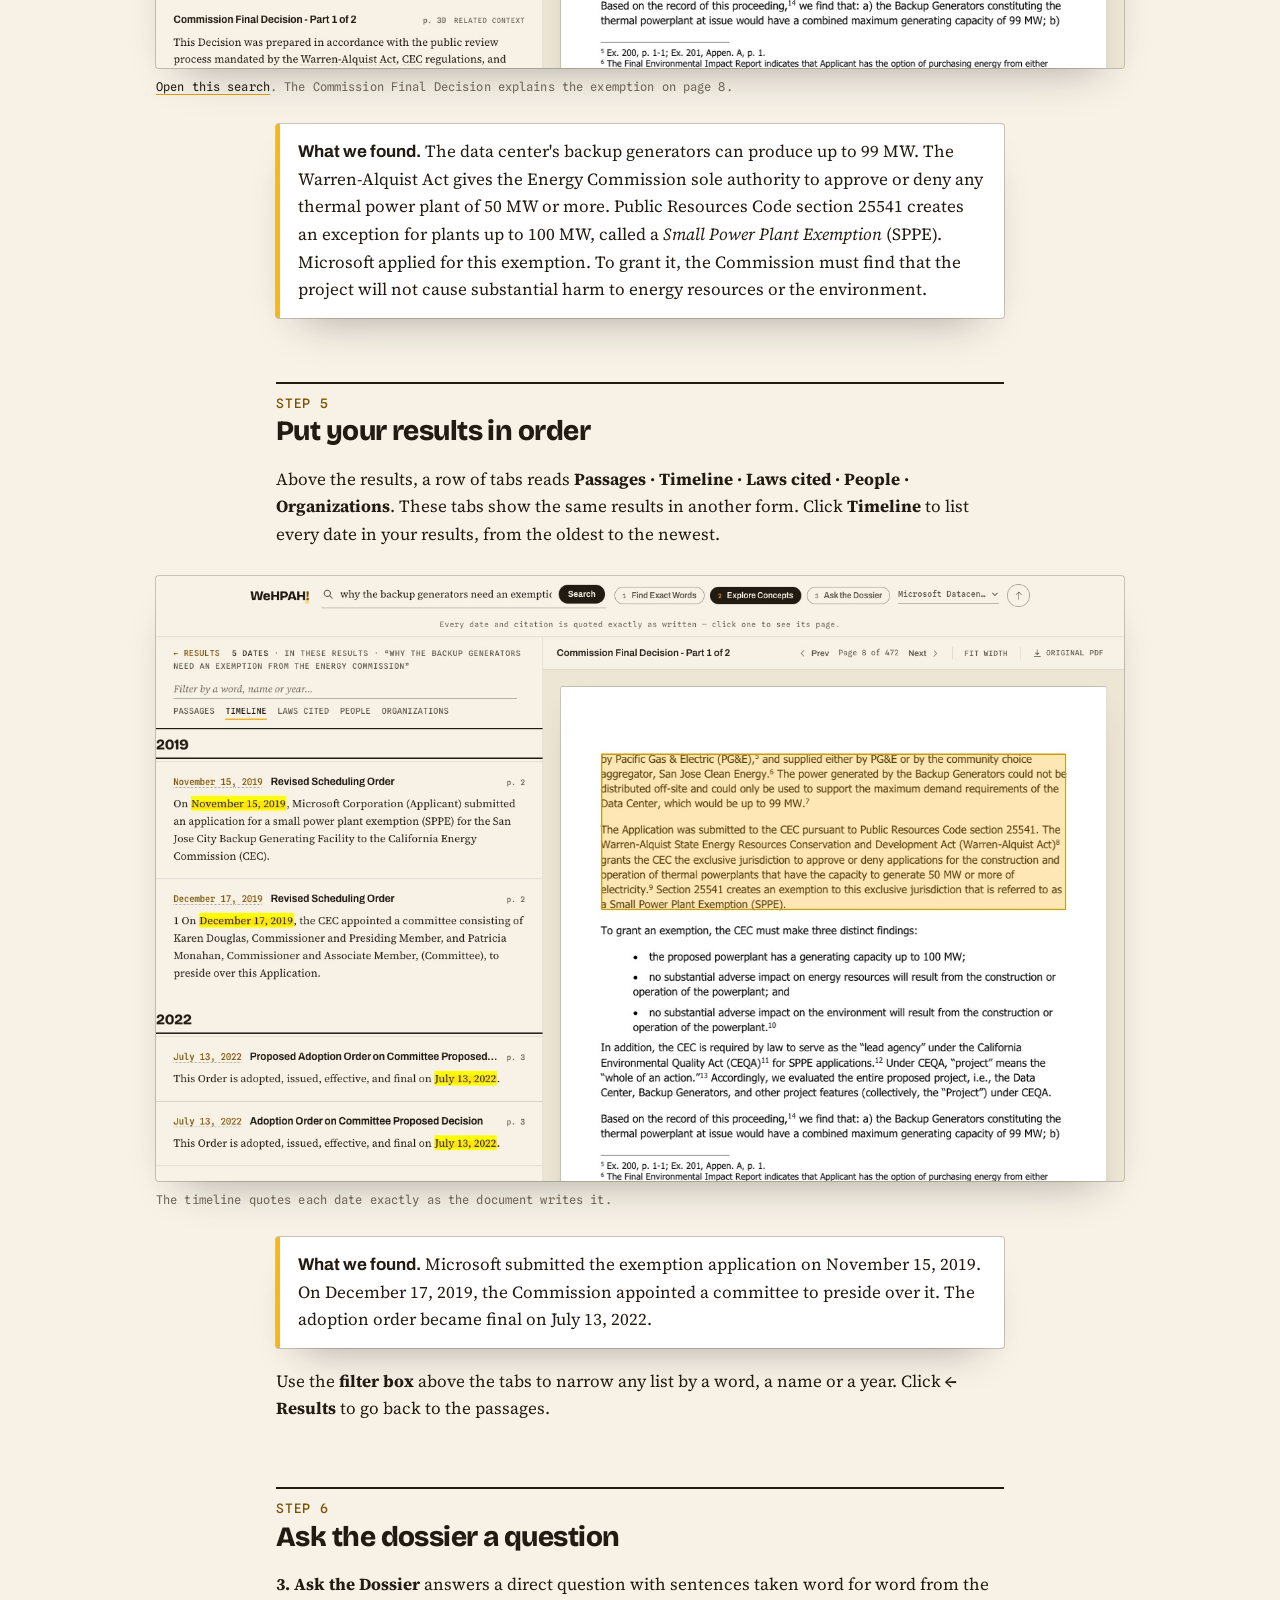
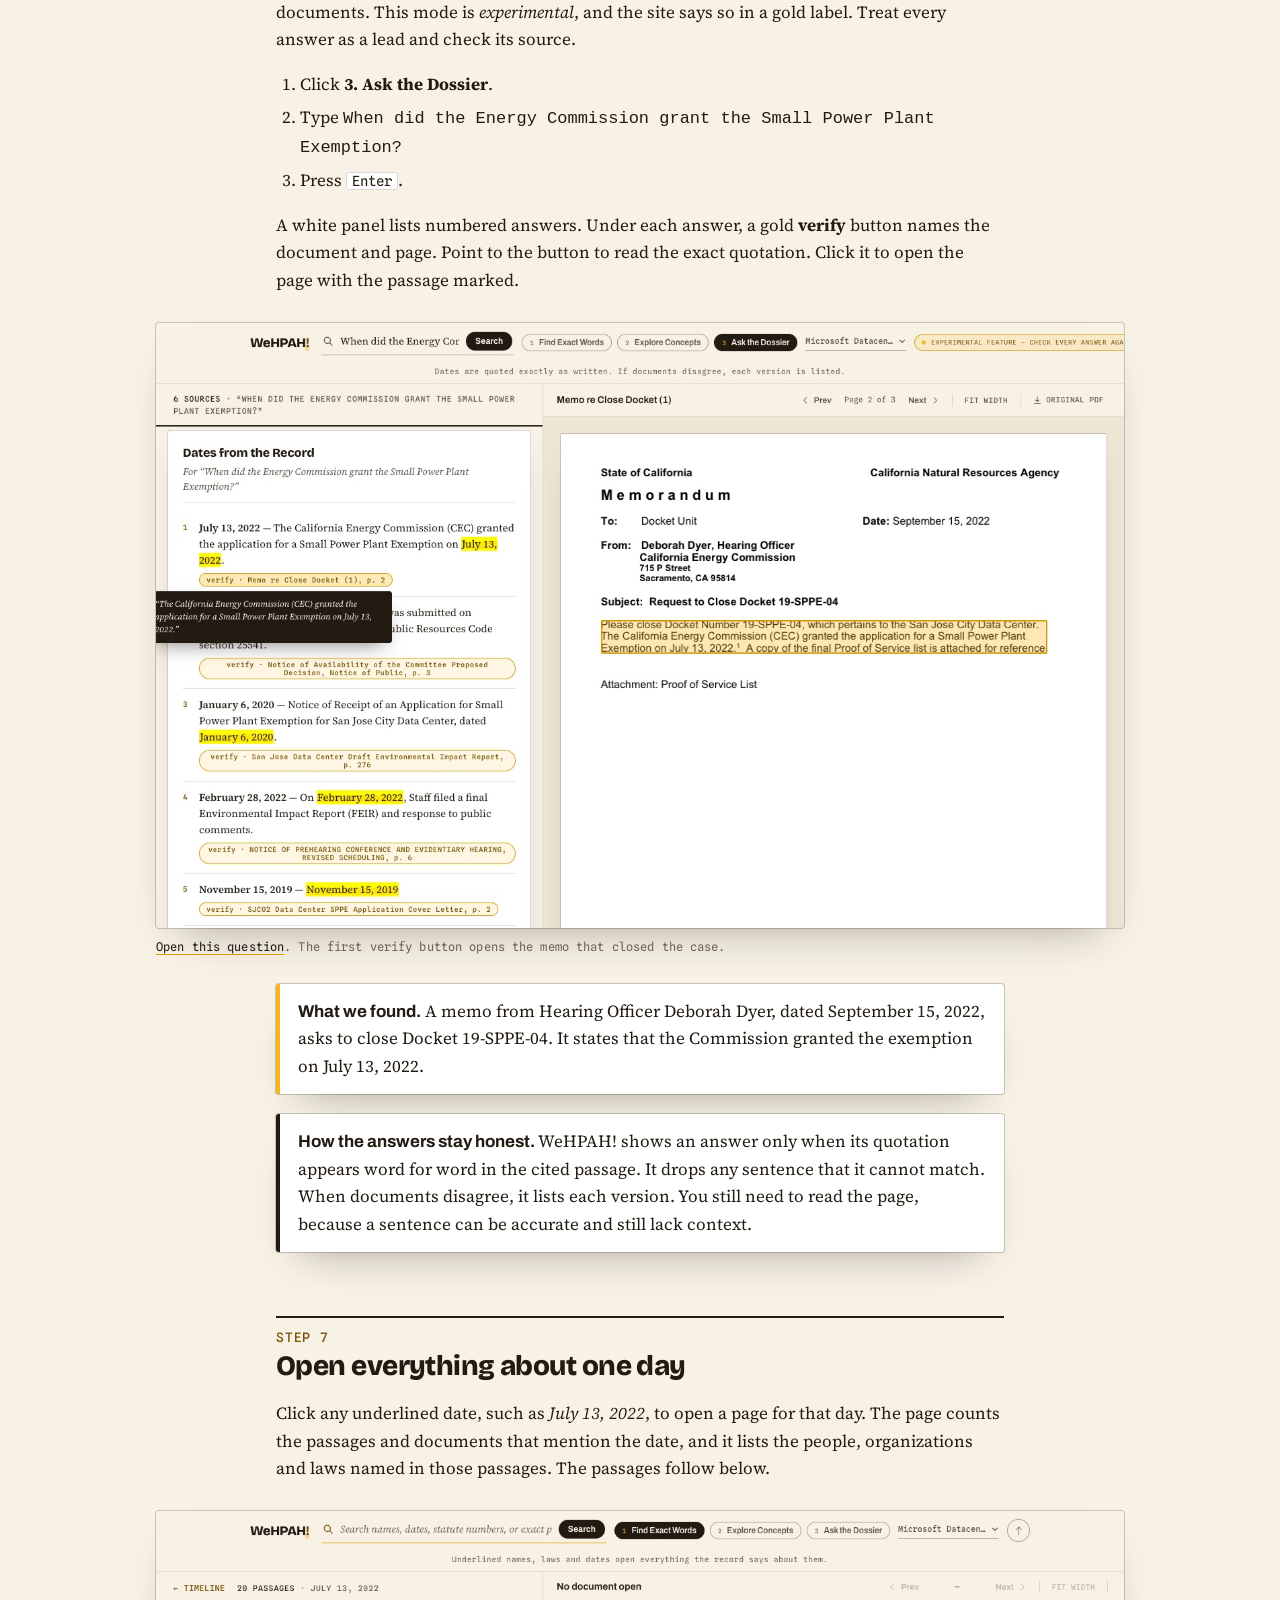
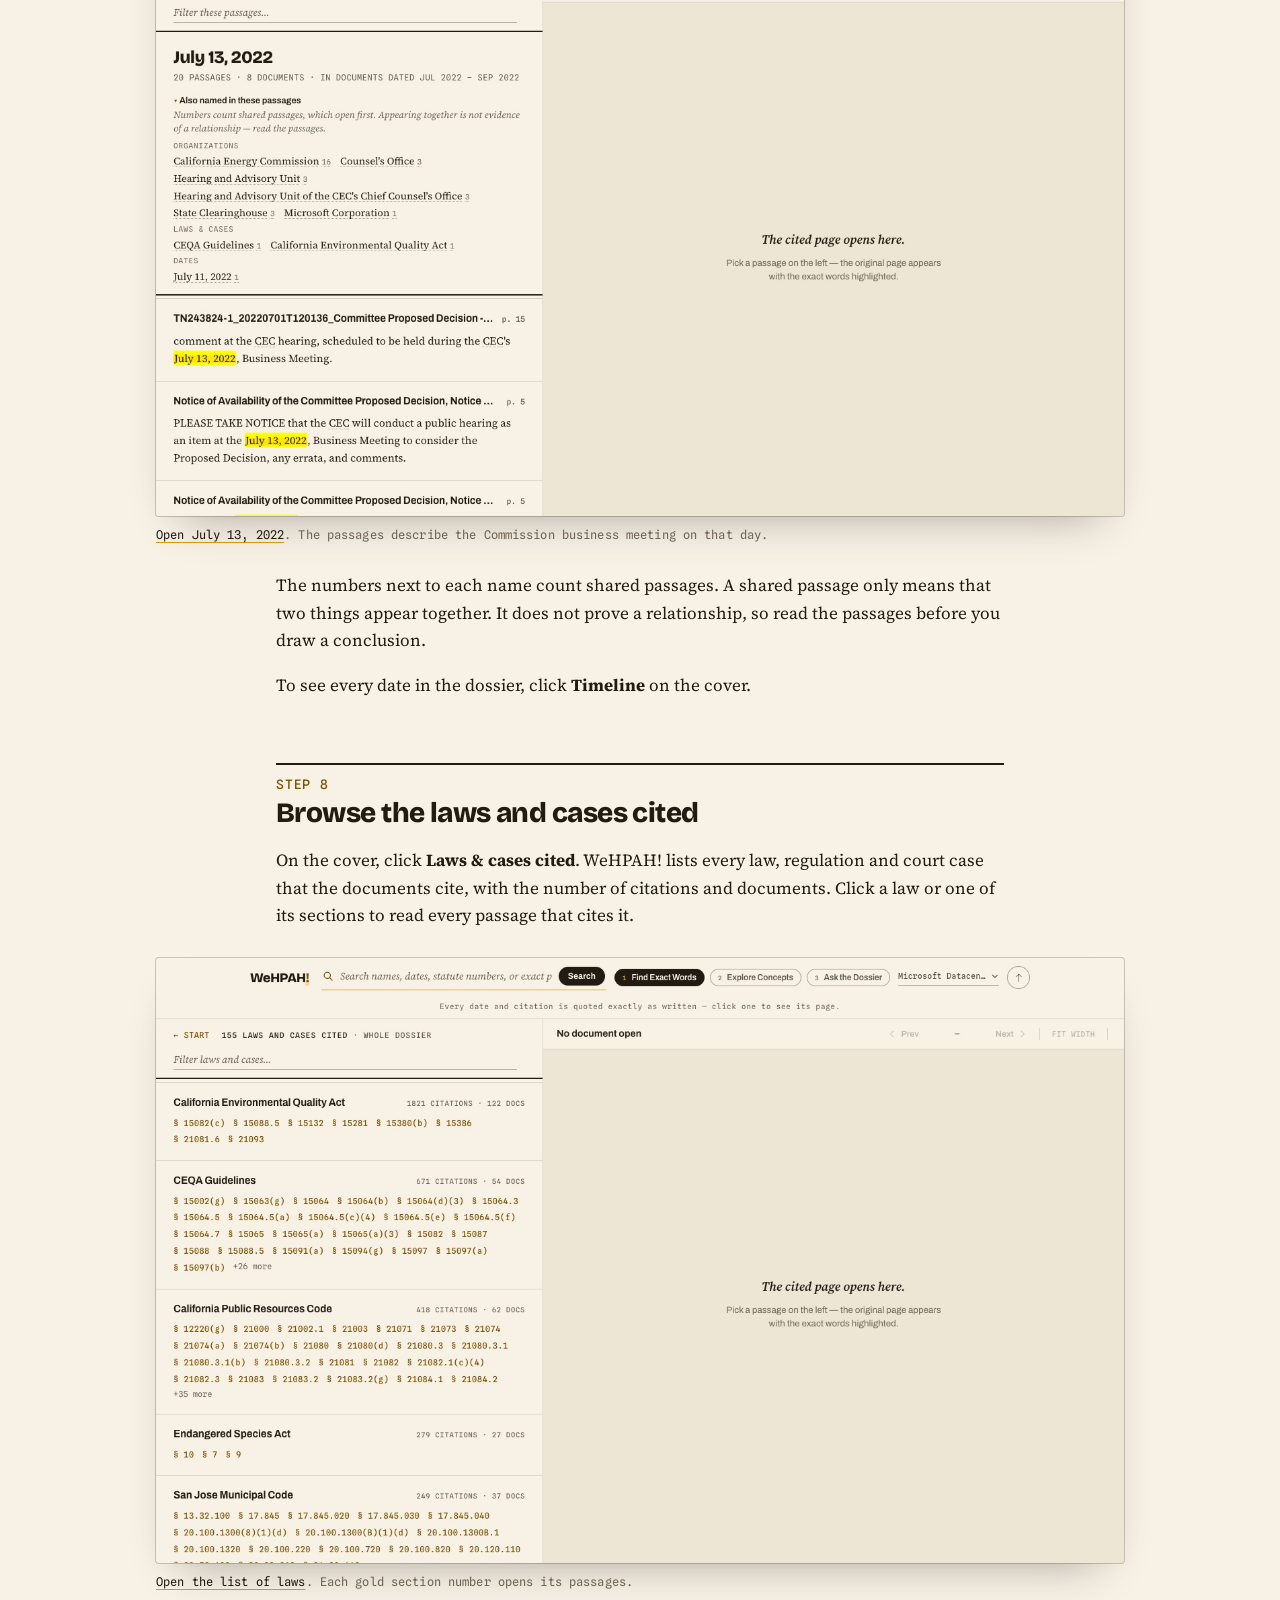
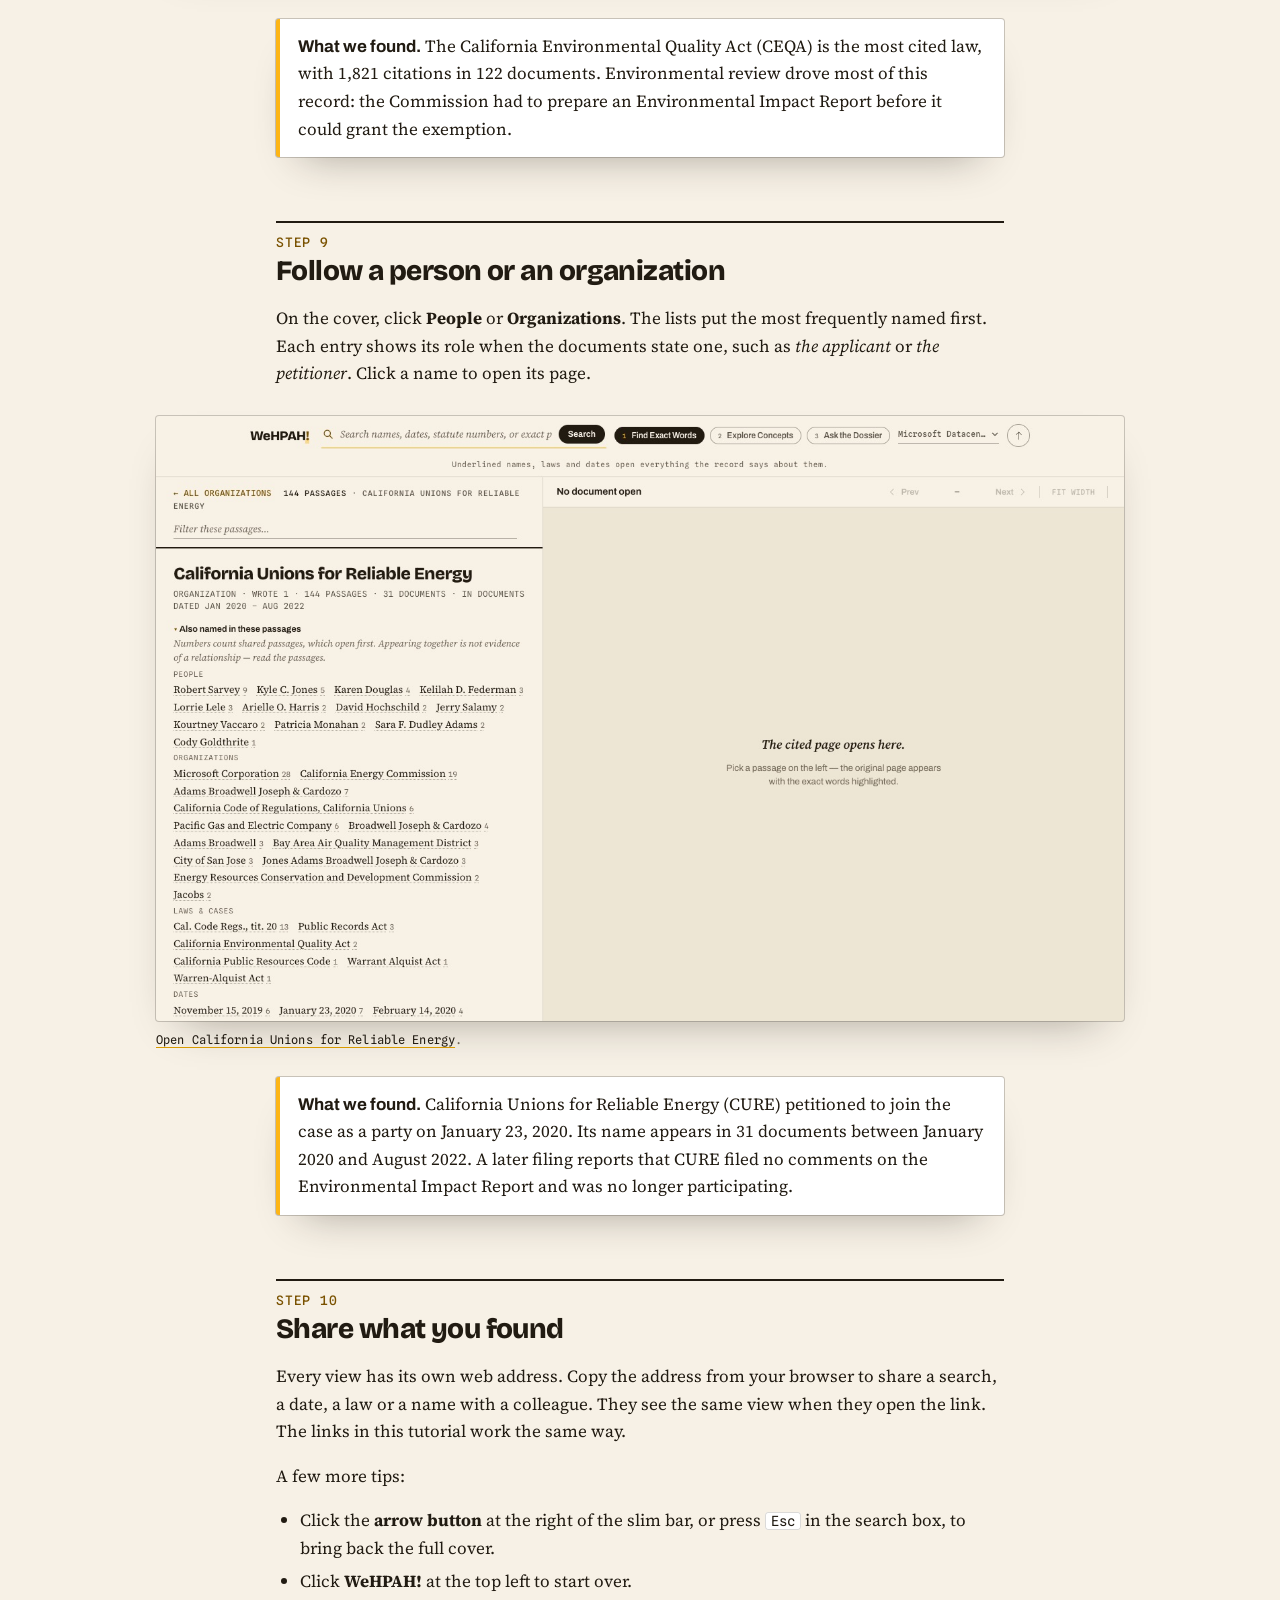
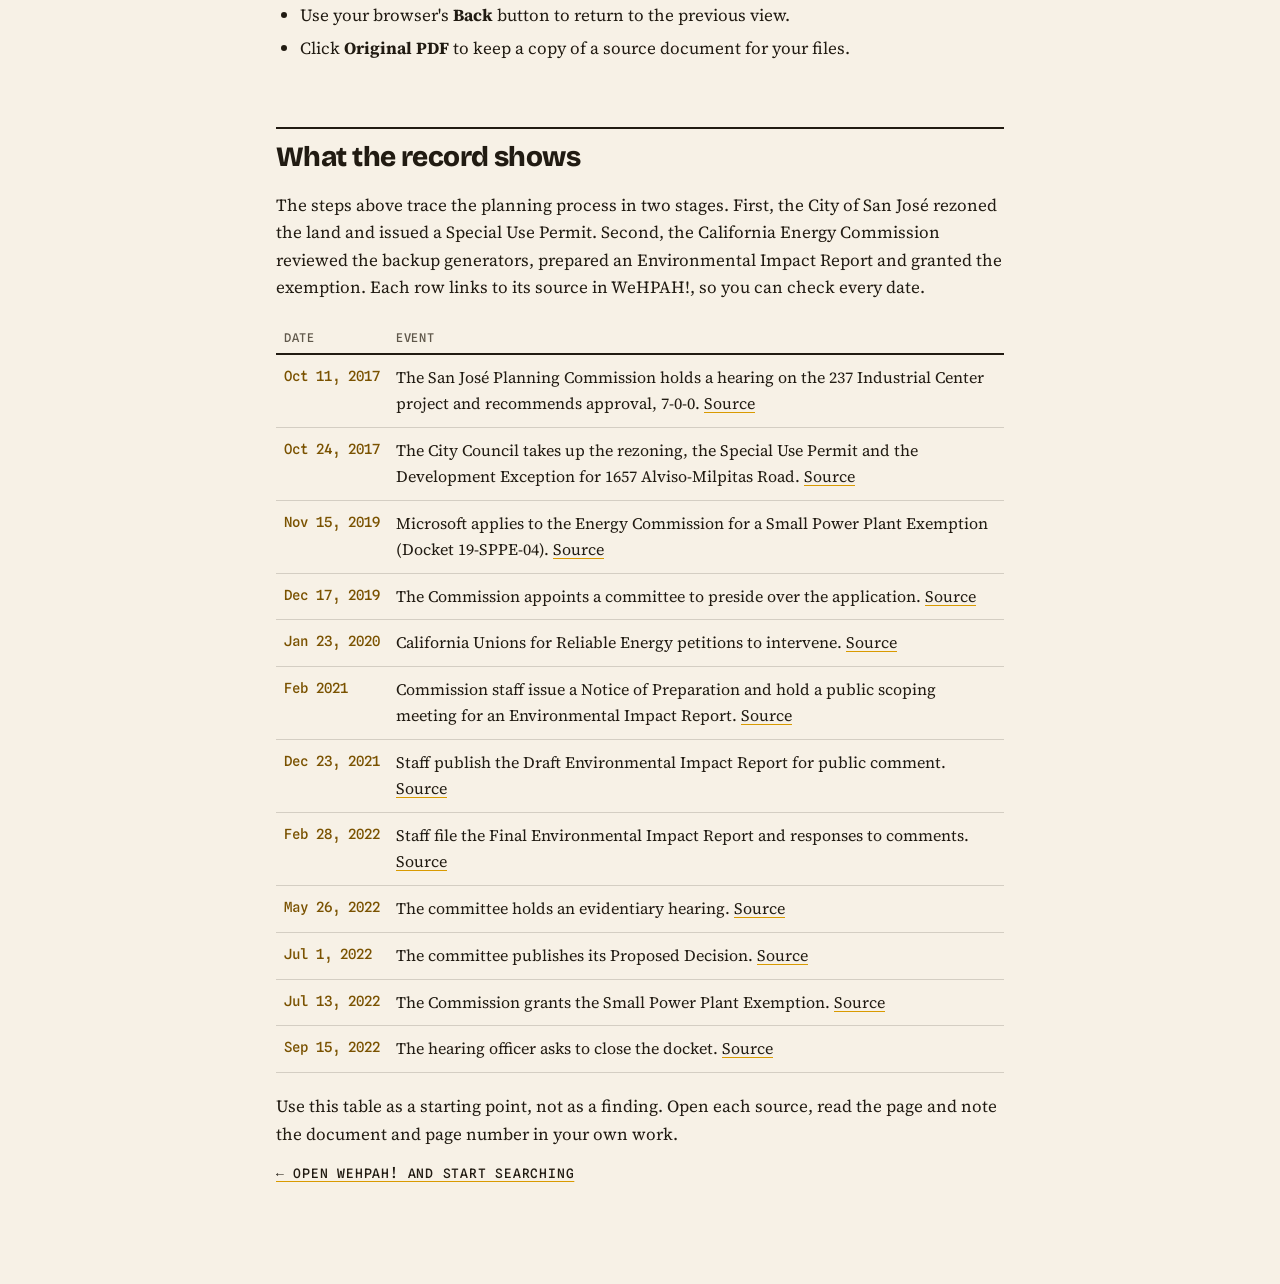
==== commit f9902ea7: "Set the tutorial's meta line in sentence case Co-Authored-By: Claude Opus 5.5 <noreply@anthropic.com" ====
--- a/tutorial/index.html
+++ b/tutorial/index.html
@@ -24,7 +24,7 @@
     a { color: var(--ink); text-decoration-color: var(--gold-deep); text-underline-offset: 3px; }
     a:hover { background: var(--gold-mark); }
     a:focus-visible { outline: 2px solid var(--gold-deep); outline-offset: 2px; }
-    .kicker, .meta, figcaption, th, .step-no { font-family: 'Spline Sans Mono', ui-monospace, monospace; letter-spacing: .06em; text-transform: uppercase; }
+    .kicker, figcaption, th, .step-no { font-family: 'Spline Sans Mono', ui-monospace, monospace; letter-spacing: .06em; text-transform: uppercase; }
     .kicker { font-size: 13px; color: var(--ink-2); margin: 0; }
     h1 { font: 800 clamp(36px, 7vw, 56px)/1.05 'Bricolage Grotesque', sans-serif; letter-spacing: -0.03em; margin: 12px 0 16px; }
     h1 .bang { color: var(--gold-ink); }
@@ -32,7 +32,7 @@
     h3 { font: 600 18px/1.35 Archivo, sans-serif; margin: 28px 0 6px; }
     .step-no { display: block; font-size: 13px; font-weight: 500; color: var(--gold-ink); margin-bottom: 4px; }
     .lede { font-size: 20px; font-style: italic; color: var(--ink-2); }
-    .meta { font-size: 12px; color: var(--ink-3); }
+    .meta { font: 13px/1.5 "Spline Sans Mono", ui-monospace, monospace; color: var(--ink-3); }
     figure { margin: 24px -8px; }
     figure img { display: block; width: 100%; height: auto; border-radius: 3px; box-shadow: var(--shadow-plate); background: var(--plate); }
     figcaption { margin-top: 10px; font-size: 12px; line-height: 1.5; color: var(--ink-3); text-transform: none; letter-spacing: .01em; }
